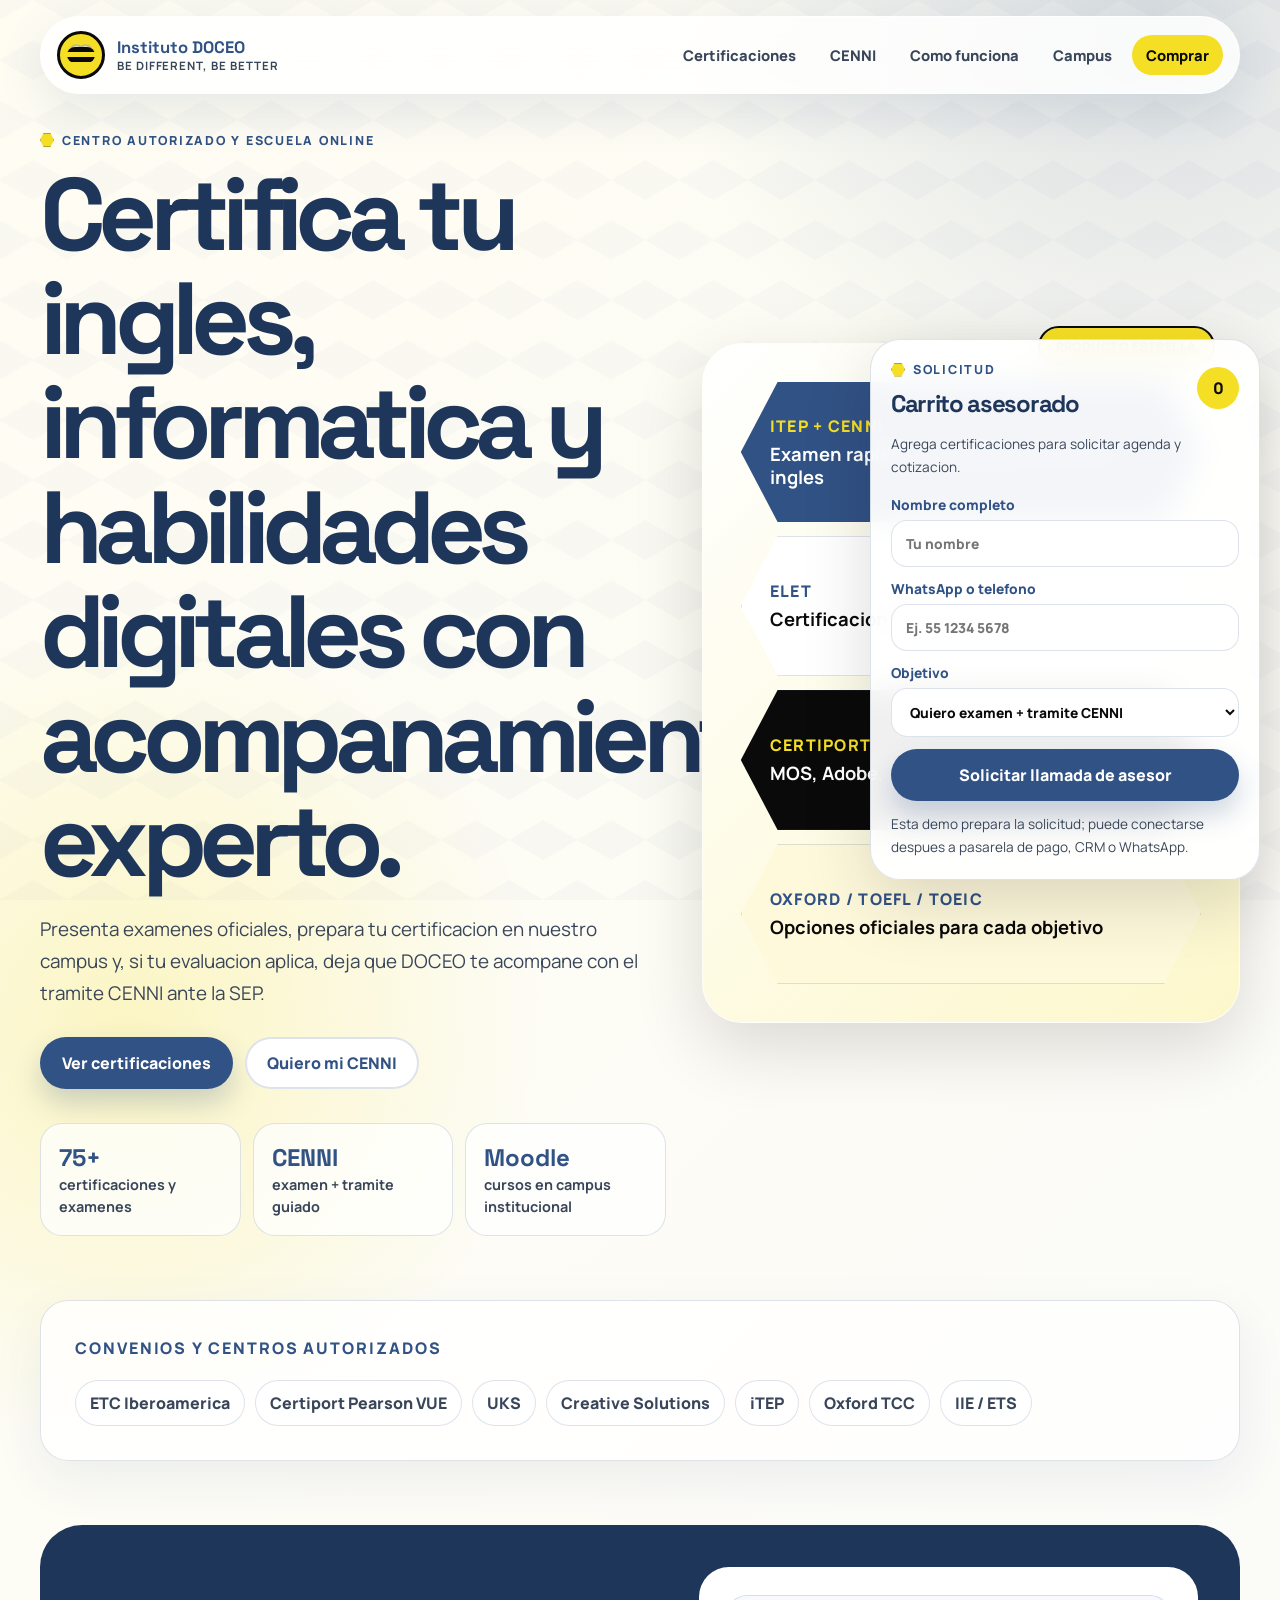
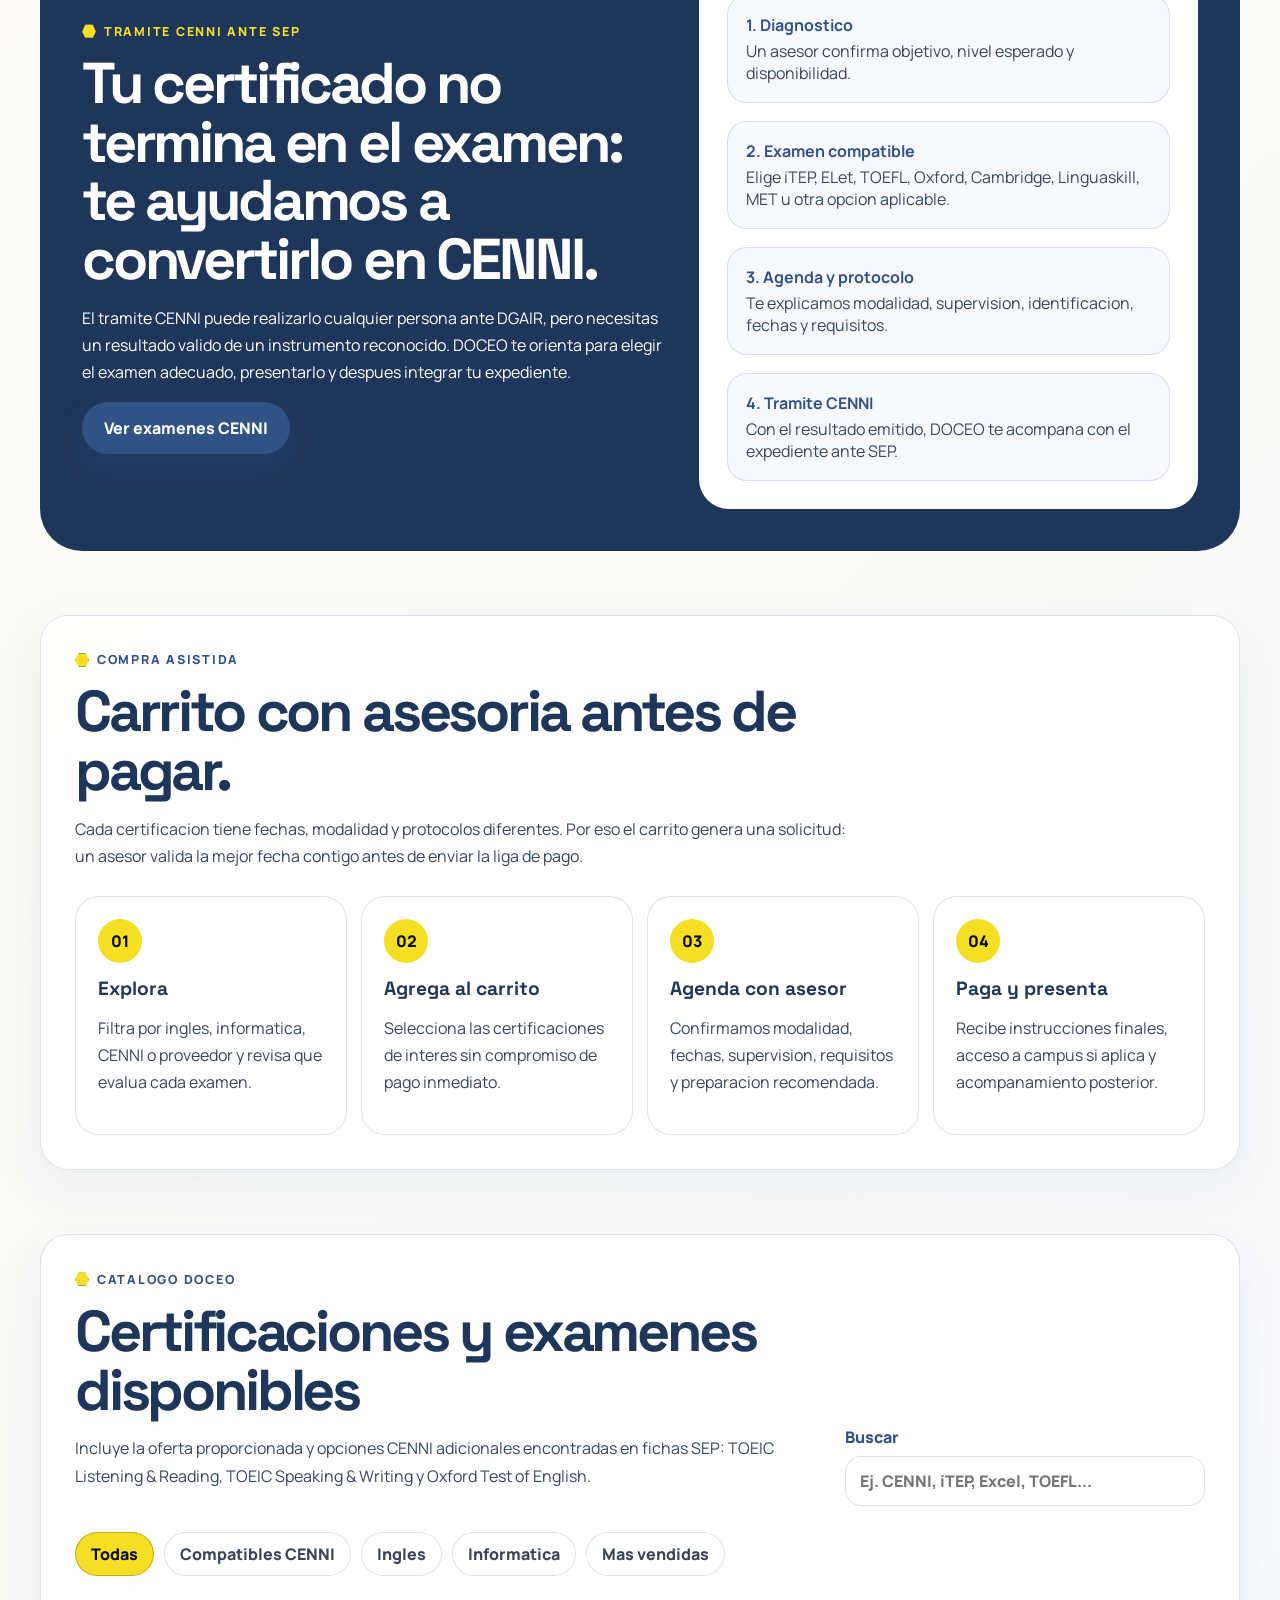
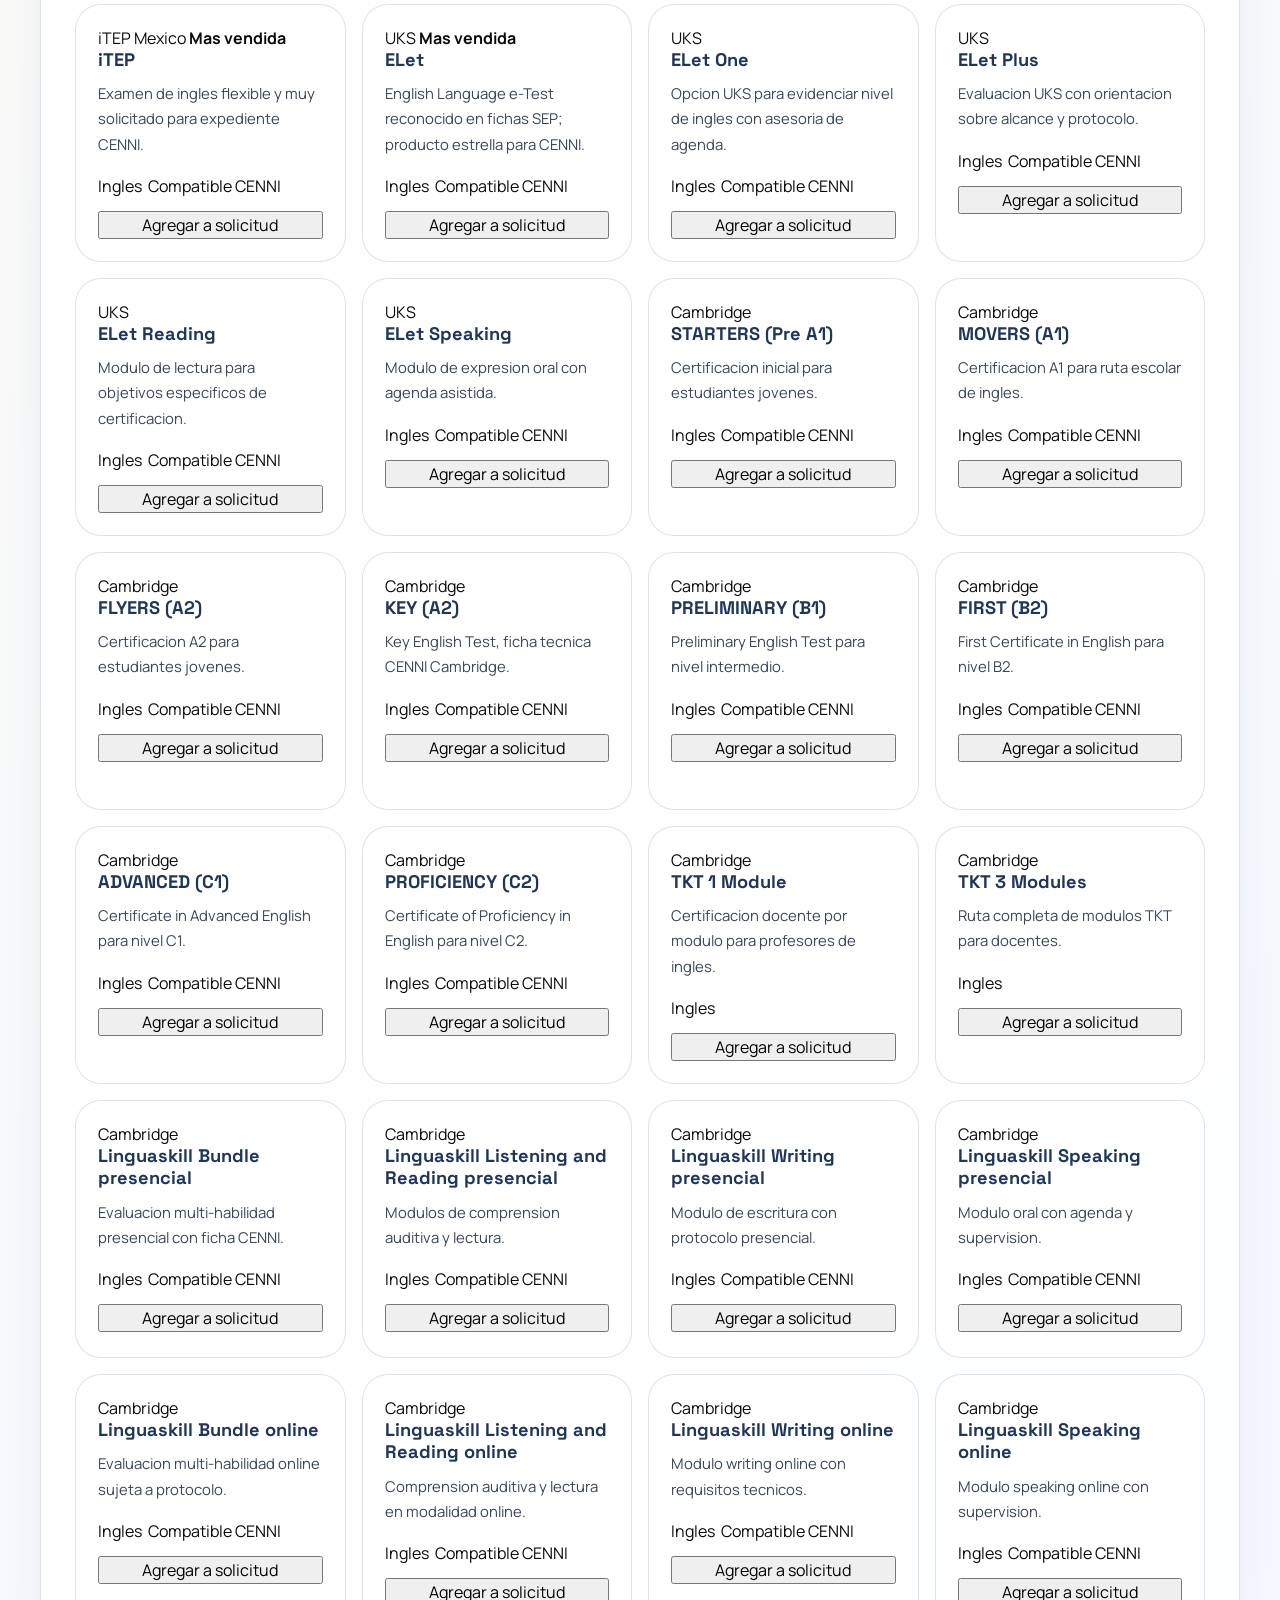
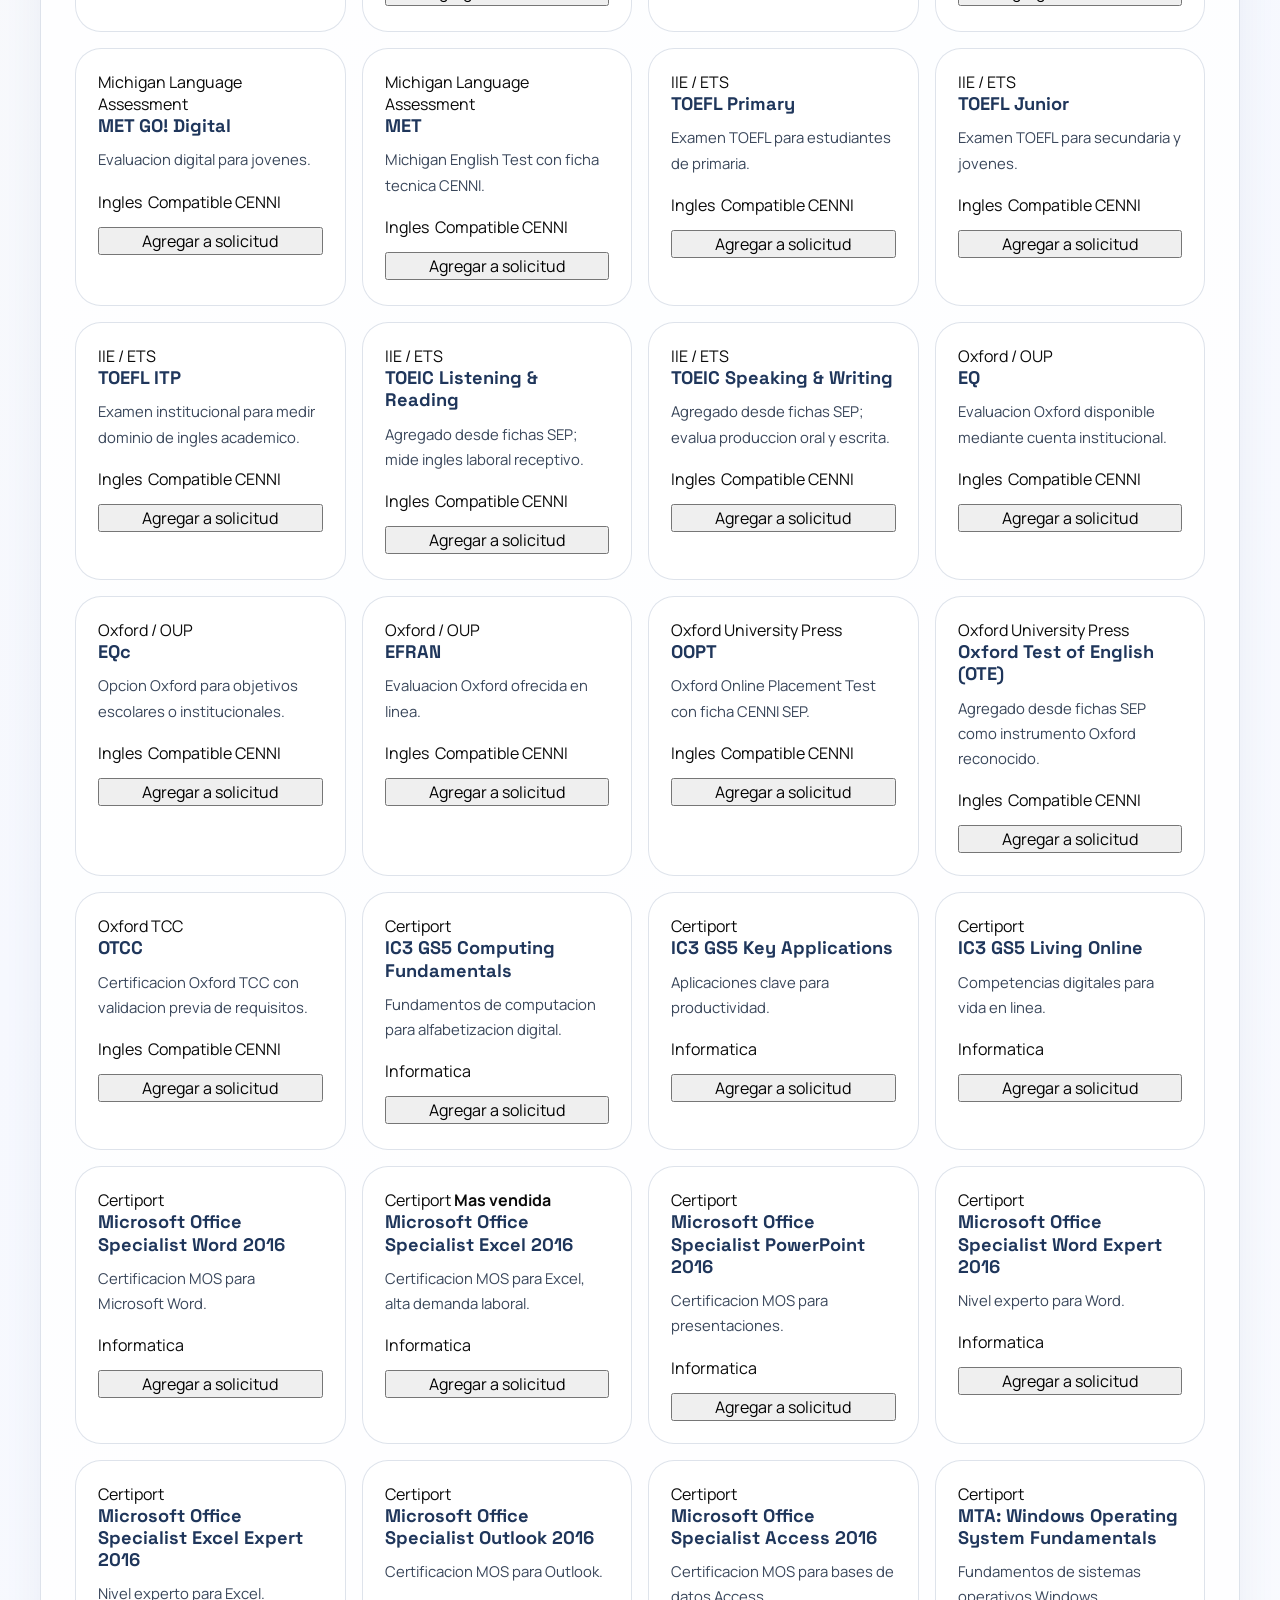
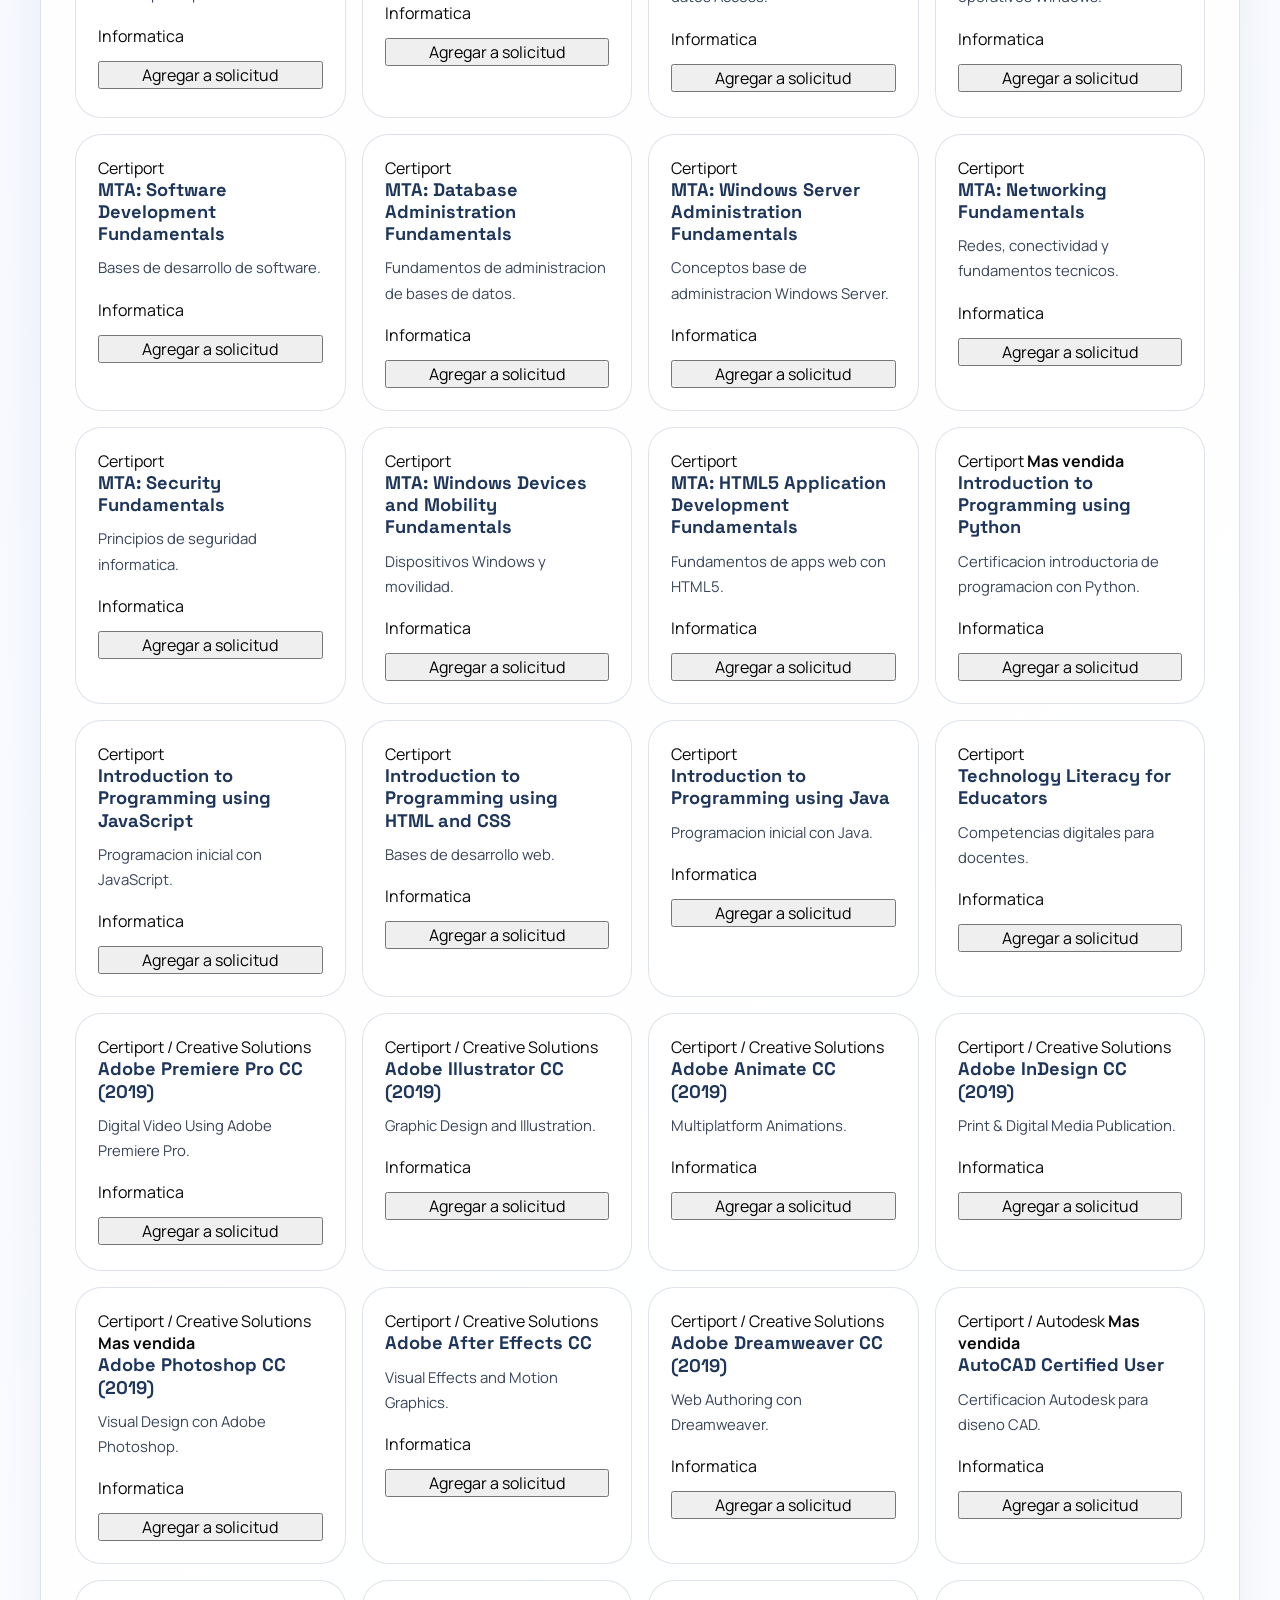
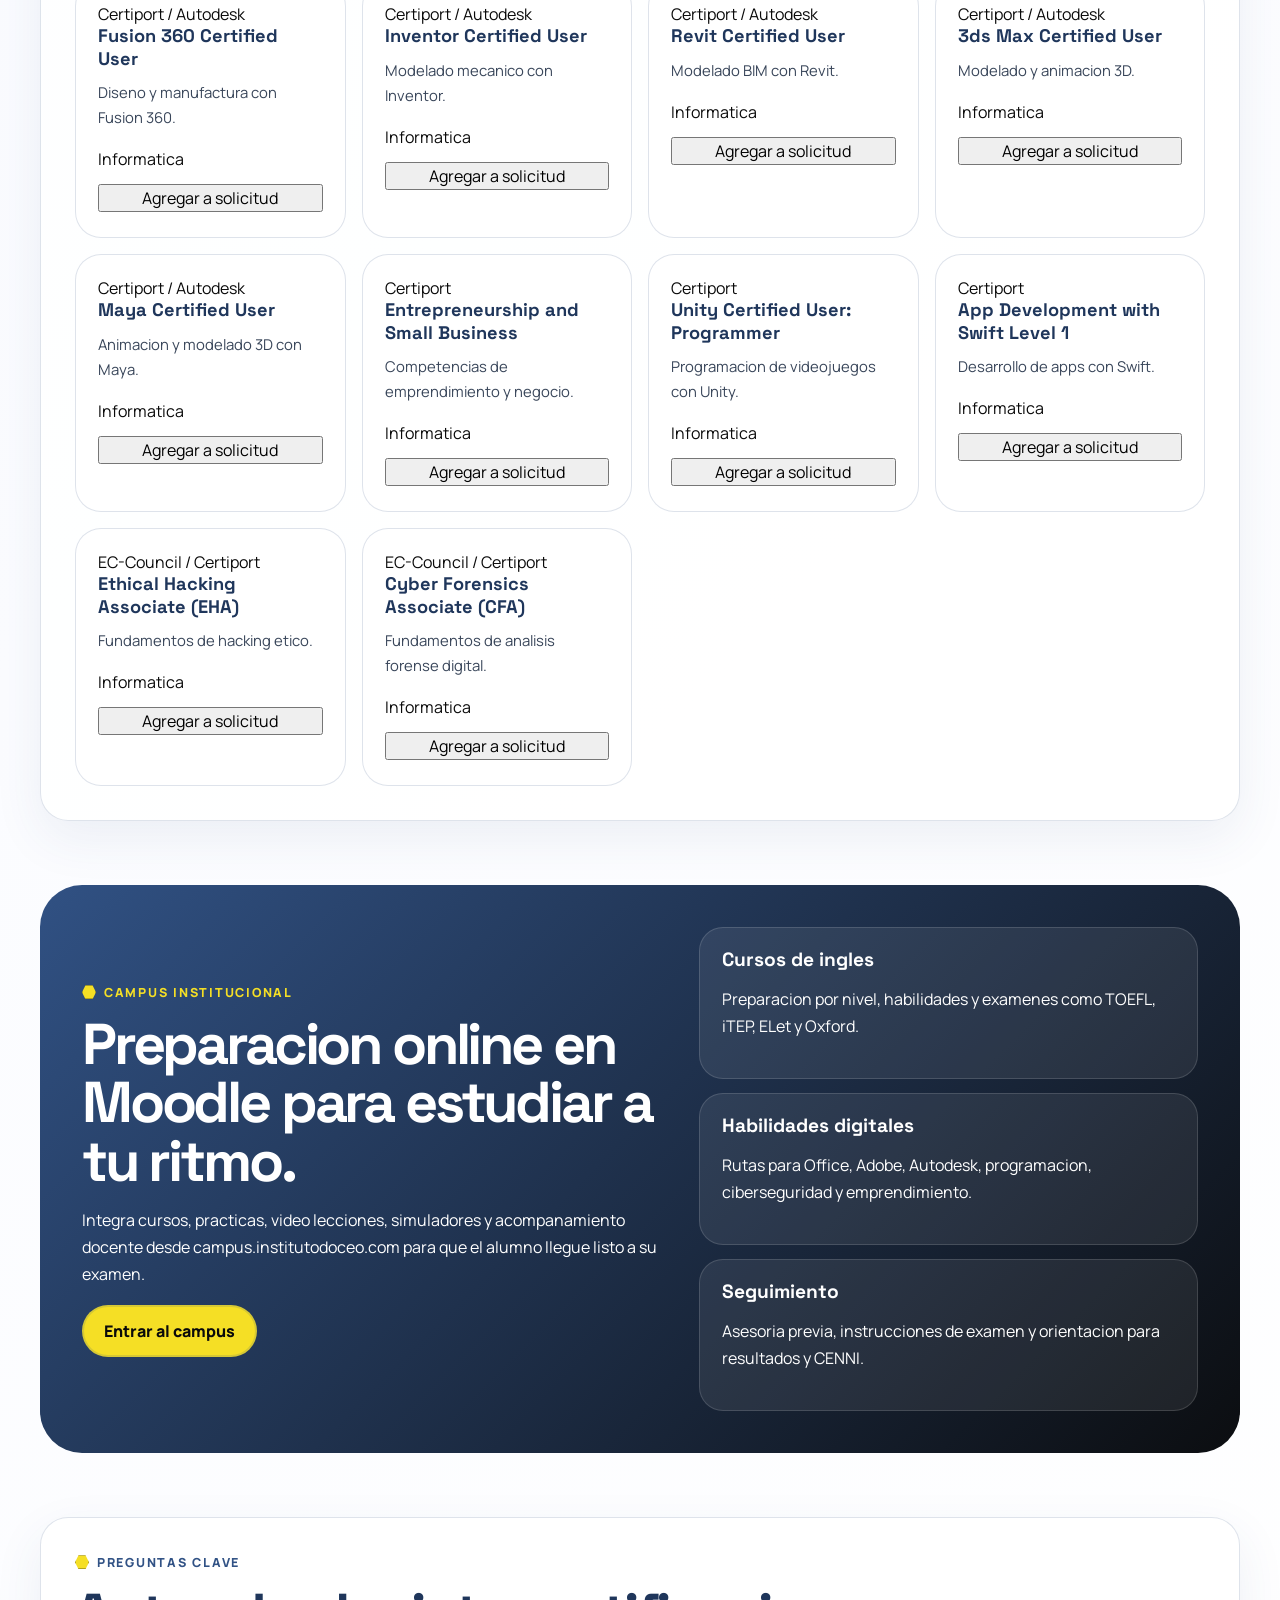
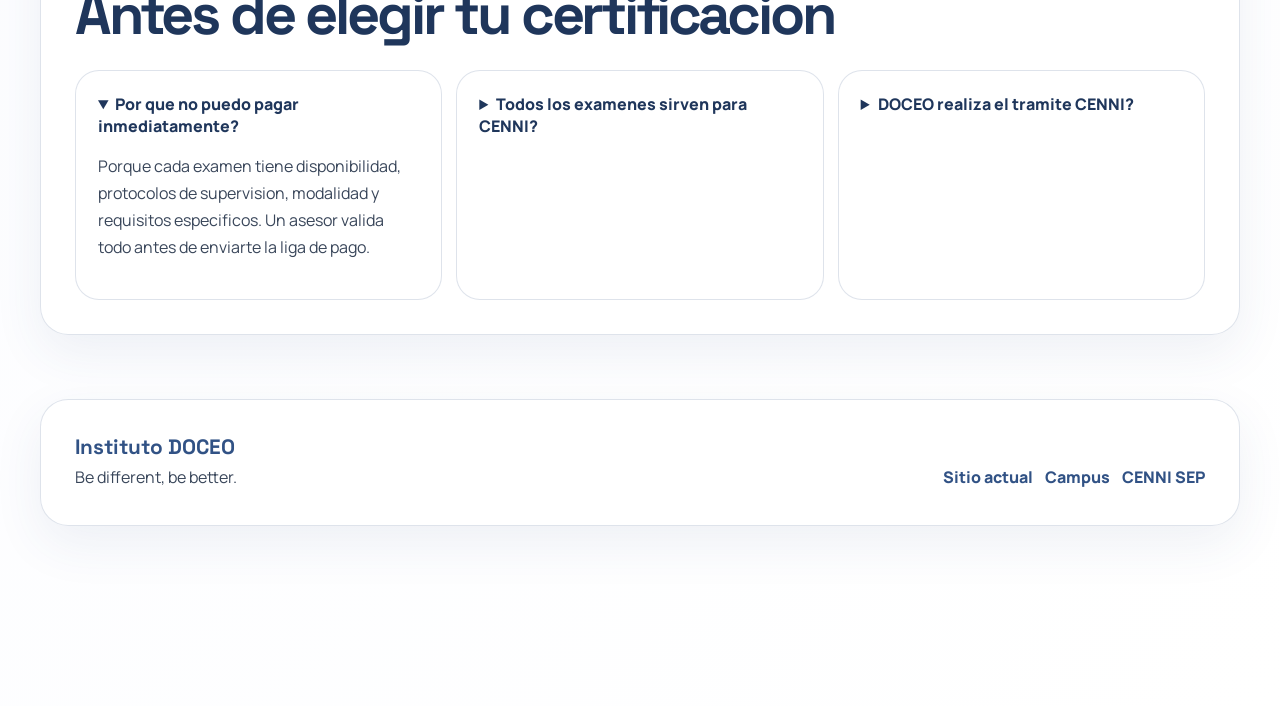
==== index.html @ baba0c9a "Build DOCEO landing page prototype Co-authored-by: Towi04 <Towi04@users.noreply.github.com>" ====
<!doctype html>
<html lang="es">
  <head>
    <meta charset="utf-8" />
    <meta name="viewport" content="width=device-width, initial-scale=1" />
    <meta
      name="description"
      content="Instituto DOCEO certifica alumnos en ingles e informatica, ofrece examenes CENNI, Certiport, TOEFL, TOEIC, iTEP, ELet, Oxford y cursos online."
    />
    <title>Instituto DOCEO | Be different, be better</title>
    <link rel="preconnect" href="https://fonts.googleapis.com" />
    <link rel="preconnect" href="https://fonts.gstatic.com" crossorigin />
    <link
      href="https://fonts.googleapis.com/css2?family=Manrope:wght@400;500;600;700;800&family=Space+Grotesk:wght@500;700&display=swap"
      rel="stylesheet"
    />
    <link rel="stylesheet" href="styles.css" />
  </head>
  <body>
    <div class="site-shell">
      <header class="topbar" aria-label="Navegacion principal">
        <a class="brand" href="#inicio" aria-label="Instituto DOCEO inicio">
          <span class="brand-mark" aria-hidden="true">
            <span class="bee-wing left"></span>
            <span class="bee-wing right"></span>
            <span class="bee-body"></span>
          </span>
          <span>
            <strong>Instituto DOCEO</strong>
            <small>be different, be better</small>
          </span>
        </a>
        <button class="nav-toggle" type="button" aria-expanded="false" aria-controls="site-nav">
          Menu
        </button>
        <nav id="site-nav" class="site-nav">
          <a href="#certificaciones">Certificaciones</a>
          <a href="#cenni">CENNI</a>
          <a href="#como-funciona">Como funciona</a>
          <a href="#campus">Campus</a>
          <a class="nav-cta" href="#carrito">Comprar</a>
        </nav>
      </header>

      <main id="inicio">
        <section class="hero section-grid">
          <div class="hero-copy">
            <span class="eyebrow">Centro autorizado y escuela online</span>
            <h1>Certifica tu ingles, informatica y habilidades digitales con acompanamiento experto.</h1>
            <p>
              Presenta examenes oficiales, prepara tu certificacion en nuestro campus y, si tu
              evaluacion aplica, deja que DOCEO te acompane con el tramite CENNI ante la SEP.
            </p>
            <div class="hero-actions">
              <a class="button primary" href="#certificaciones">Ver certificaciones</a>
              <a class="button ghost" href="#cenni">Quiero mi CENNI</a>
            </div>
            <ul class="hero-proof" aria-label="Beneficios principales">
              <li><strong>75+</strong><span>certificaciones y examenes</span></li>
              <li><strong>CENNI</strong><span>examen + tramite guiado</span></li>
              <li><strong>Moodle</strong><span>cursos en campus institucional</span></li>
            </ul>
          </div>
          <div class="hero-panel honey-panel" aria-label="Resumen de productos destacados">
            <div class="floating-badge">Producto estrella</div>
            <div class="hex-card featured">
              <span>iTEP + CENNI</span>
              <strong>Examen rapido para evidenciar nivel de ingles</strong>
            </div>
            <div class="hex-card">
              <span>ELet</span>
              <strong>Certificacion UKS para tramite CENNI</strong>
            </div>
            <div class="hex-card dark">
              <span>Certiport</span>
              <strong>MOS, Adobe, Autodesk, IC3 y mas</strong>
            </div>
            <div class="hex-card outline">
              <span>Oxford / TOEFL / TOEIC</span>
              <strong>Opciones oficiales para cada objetivo</strong>
            </div>
          </div>
        </section>

        <section class="partners" aria-label="Convenios y alianzas">
          <p>Convenios y centros autorizados</p>
          <div class="partner-strip">
            <a href="https://etciberoamerica.com" target="_blank" rel="noreferrer">ETC Iberoamerica</a>
            <a href="https://certiport.pearsonvue.com" target="_blank" rel="noreferrer">Certiport Pearson VUE</a>
            <a href="https://uks.mx" target="_blank" rel="noreferrer">UKS</a>
            <a href="https://creativesolutions.com.mx" target="_blank" rel="noreferrer">Creative Solutions</a>
            <a href="https://itepexam.com" target="_blank" rel="noreferrer">iTEP</a>
            <a href="https://oxfordtcc.co.uk" target="_blank" rel="noreferrer">Oxford TCC</a>
            <a href="https://www.iie.org" target="_blank" rel="noreferrer">IIE / ETS</a>
          </div>
        </section>

        <section id="cenni" class="cenni section-grid">
          <div>
            <span class="eyebrow">Tramite CENNI ante SEP</span>
            <h2>Tu certificado no termina en el examen: te ayudamos a convertirlo en CENNI.</h2>
            <p>
              El tramite CENNI puede realizarlo cualquier persona ante DGAIR, pero necesitas un
              resultado valido de un instrumento reconocido. DOCEO te orienta para elegir el examen
              adecuado, presentarlo y despues integrar tu expediente.
            </p>
            <a class="button primary" href="#certificaciones" data-filter-link="cenni">Ver examenes CENNI</a>
          </div>
          <div class="process-card">
            <ol class="process-list">
              <li>
                <strong>1. Diagnostico</strong>
                <span>Un asesor confirma objetivo, nivel esperado y disponibilidad.</span>
              </li>
              <li>
                <strong>2. Examen compatible</strong>
                <span>Elige iTEP, ELet, TOEFL, Oxford, Cambridge, Linguaskill, MET u otra opcion aplicable.</span>
              </li>
              <li>
                <strong>3. Agenda y protocolo</strong>
                <span>Te explicamos modalidad, supervision, identificacion, fechas y requisitos.</span>
              </li>
              <li>
                <strong>4. Tramite CENNI</strong>
                <span>Con el resultado emitido, DOCEO te acompana con el expediente ante SEP.</span>
              </li>
            </ol>
          </div>
        </section>

        <section id="como-funciona" class="how-it-works">
          <div class="section-heading">
            <span class="eyebrow">Compra asistida</span>
            <h2>Carrito con asesoria antes de pagar.</h2>
            <p>
              Cada certificacion tiene fechas, modalidad y protocolos diferentes. Por eso el carrito
              genera una solicitud: un asesor valida la mejor fecha contigo antes de enviar la liga de pago.
            </p>
          </div>
          <div class="steps">
            <article>
              <span>01</span>
              <h3>Explora</h3>
              <p>Filtra por ingles, informatica, CENNI o proveedor y revisa que evalua cada examen.</p>
            </article>
            <article>
              <span>02</span>
              <h3>Agrega al carrito</h3>
              <p>Selecciona las certificaciones de interes sin compromiso de pago inmediato.</p>
            </article>
            <article>
              <span>03</span>
              <h3>Agenda con asesor</h3>
              <p>Confirmamos modalidad, fechas, supervision, requisitos y preparacion recomendada.</p>
            </article>
            <article>
              <span>04</span>
              <h3>Paga y presenta</h3>
              <p>Recibe instrucciones finales, acceso a campus si aplica y acompanamiento posterior.</p>
            </article>
          </div>
        </section>

        <section id="certificaciones" class="catalog">
          <div class="section-heading catalog-heading">
            <div>
              <span class="eyebrow">Catalogo DOCEO</span>
              <h2>Certificaciones y examenes disponibles</h2>
              <p>
                Incluye la oferta proporcionada y opciones CENNI adicionales encontradas en fichas SEP:
                TOEIC Listening & Reading, TOEIC Speaking & Writing y Oxford Test of English.
              </p>
            </div>
            <label class="search-box">
              <span>Buscar</span>
              <input id="searchInput" type="search" placeholder="Ej. CENNI, iTEP, Excel, TOEFL..." />
            </label>
          </div>
          <div class="filters" aria-label="Filtros de certificaciones">
            <button class="filter-button active" type="button" data-filter="all">Todas</button>
            <button class="filter-button" type="button" data-filter="cenni">Compatibles CENNI</button>
            <button class="filter-button" type="button" data-filter="english">Ingles</button>
            <button class="filter-button" type="button" data-filter="it">Informatica</button>
            <button class="filter-button" type="button" data-filter="featured">Mas vendidas</button>
          </div>
          <div id="certGrid" class="cert-grid" aria-live="polite"></div>
        </section>

        <section id="campus" class="campus section-grid">
          <div class="campus-card">
            <span class="eyebrow">Campus institucional</span>
            <h2>Preparacion online en Moodle para estudiar a tu ritmo.</h2>
            <p>
              Integra cursos, practicas, video lecciones, simuladores y acompanamiento docente desde
              campus.institutodoceo.com para que el alumno llegue listo a su examen.
            </p>
            <a class="button ghost light" href="https://campus.institutodoceo.com" target="_blank" rel="noreferrer">
              Entrar al campus
            </a>
          </div>
          <div class="campus-highlights">
            <article>
              <h3>Cursos de ingles</h3>
              <p>Preparacion por nivel, habilidades y examenes como TOEFL, iTEP, ELet y Oxford.</p>
            </article>
            <article>
              <h3>Habilidades digitales</h3>
              <p>Rutas para Office, Adobe, Autodesk, programacion, ciberseguridad y emprendimiento.</p>
            </article>
            <article>
              <h3>Seguimiento</h3>
              <p>Asesoria previa, instrucciones de examen y orientacion para resultados y CENNI.</p>
            </article>
          </div>
        </section>

        <section class="faq">
          <div class="section-heading">
            <span class="eyebrow">Preguntas clave</span>
            <h2>Antes de elegir tu certificacion</h2>
          </div>
          <div class="faq-grid">
            <details open>
              <summary>Por que no puedo pagar inmediatamente?</summary>
              <p>
                Porque cada examen tiene disponibilidad, protocolos de supervision, modalidad y requisitos
                especificos. Un asesor valida todo antes de enviarte la liga de pago.
              </p>
            </details>
            <details>
              <summary>Todos los examenes sirven para CENNI?</summary>
              <p>
                No. El sitio marca como CENNI aquellos vinculados con fichas tecnicas publicadas por DGAIR/SEP
                o con instrumentos de ingles reconocidos. Un asesor confirma la vigencia antes de agendar.
              </p>
            </details>
            <details>
              <summary>DOCEO realiza el tramite CENNI?</summary>
              <p>
                Te acompanamos despues de presentar un examen compatible y contar con el certificado o resultado
                requerido para integrar el expediente ante la SEP.
              </p>
            </details>
          </div>
        </section>
      </main>

      <aside id="carrito" class="cart" aria-label="Carrito de solicitud">
        <div class="cart-header">
          <div>
            <span class="eyebrow">Solicitud</span>
            <h2>Carrito asesorado</h2>
          </div>
          <span id="cartCount" class="cart-count">0</span>
        </div>
        <div id="cartItems" class="cart-items">
          <p class="empty-cart">Agrega certificaciones para solicitar agenda y cotizacion.</p>
        </div>
        <form id="leadForm" class="lead-form">
          <label>
            Nombre completo
            <input type="text" name="name" placeholder="Tu nombre" required />
          </label>
          <label>
            WhatsApp o telefono
            <input type="tel" name="phone" placeholder="Ej. 55 1234 5678" required />
          </label>
          <label>
            Objetivo
            <select name="goal">
              <option value="cenni">Quiero examen + tramite CENNI</option>
              <option value="certificacion">Quiero una certificacion especifica</option>
              <option value="curso">Quiero curso de preparacion</option>
              <option value="empresa">Soy escuela o empresa</option>
            </select>
          </label>
          <button class="button primary full" type="submit">Solicitar llamada de asesor</button>
          <p class="form-note">
            Esta demo prepara la solicitud; puede conectarse despues a pasarela de pago, CRM o WhatsApp.
          </p>
        </form>
      </aside>

      <footer class="footer">
        <div>
          <strong>Instituto DOCEO</strong>
          <p>Be different, be better.</p>
        </div>
        <div class="footer-links">
          <a href="https://www.institutodoceo.com" target="_blank" rel="noreferrer">Sitio actual</a>
          <a href="https://campus.institutodoceo.com" target="_blank" rel="noreferrer">Campus</a>
          <a href="https://dgair.sep.gob.mx/cenni" target="_blank" rel="noreferrer">CENNI SEP</a>
        </div>
      </footer>
    </div>

    <div id="toast" class="toast" role="status" aria-live="polite"></div>
    <script src="script.js"></script>
  </body>
</html>
---- styles.css ----
:root {
  --blue: #315285;
  --blue-dark: #1f365b;
  --gray: #c4c4c4;
  --black: #0a0a0a;
  --yellow: #f5df25;
  --white: #ffffff;
  --cream: #fff9dc;
  --ink-soft: #39465a;
  --border: rgba(49, 82, 133, 0.16);
  --shadow: 0 24px 70px rgba(10, 10, 10, 0.14);
  --radius: 28px;
  color-scheme: light;
}

* {
  box-sizing: border-box;
}

html {
  scroll-behavior: smooth;
}

body {
  margin: 0;
  color: var(--black);
  font-family: "Manrope", system-ui, -apple-system, BlinkMacSystemFont, "Segoe UI", sans-serif;
  background:
    radial-gradient(circle at 10% 10%, rgba(245, 223, 37, 0.24), transparent 26rem),
    radial-gradient(circle at 90% 0%, rgba(49, 82, 133, 0.16), transparent 30rem),
    linear-gradient(135deg, #fffdf2 0%, #f7f9ff 50%, #ffffff 100%);
}

body::before {
  content: "";
  position: fixed;
  inset: 0;
  z-index: -1;
  opacity: 0.32;
  background-image:
    linear-gradient(30deg, rgba(49, 82, 133, 0.08) 12%, transparent 12.5%, transparent 87%, rgba(49, 82, 133, 0.08) 87.5%, rgba(49, 82, 133, 0.08)),
    linear-gradient(150deg, rgba(49, 82, 133, 0.08) 12%, transparent 12.5%, transparent 87%, rgba(49, 82, 133, 0.08) 87.5%, rgba(49, 82, 133, 0.08)),
    linear-gradient(30deg, rgba(49, 82, 133, 0.08) 12%, transparent 12.5%, transparent 87%, rgba(49, 82, 133, 0.08) 87.5%, rgba(49, 82, 133, 0.08)),
    linear-gradient(150deg, rgba(49, 82, 133, 0.08) 12%, transparent 12.5%, transparent 87%, rgba(49, 82, 133, 0.08) 87.5%, rgba(49, 82, 133, 0.08));
  background-position: 0 0, 0 0, 34px 60px, 34px 60px;
  background-size: 68px 120px;
  pointer-events: none;
}

a {
  color: inherit;
  text-decoration: none;
}

button,
input,
select {
  font: inherit;
}

.site-shell {
  width: min(1200px, calc(100% - 32px));
  margin: 0 auto;
}

.topbar {
  position: sticky;
  top: 16px;
  z-index: 20;
  display: flex;
  align-items: center;
  justify-content: space-between;
  gap: 20px;
  margin: 16px 0 36px;
  padding: 14px 16px;
  border: 1px solid rgba(255, 255, 255, 0.65);
  border-radius: 999px;
  background: rgba(255, 255, 255, 0.82);
  box-shadow: 0 16px 48px rgba(49, 82, 133, 0.12);
  backdrop-filter: blur(18px);
}

.brand {
  display: inline-flex;
  align-items: center;
  gap: 12px;
  min-width: max-content;
}

.brand strong {
  display: block;
  color: var(--blue);
  font-family: "Space Grotesk", sans-serif;
  font-size: 1.04rem;
}

.brand small {
  display: block;
  color: var(--ink-soft);
  font-size: 0.72rem;
  font-weight: 700;
  letter-spacing: 0.08em;
  text-transform: uppercase;
}

.brand-mark {
  position: relative;
  display: grid;
  width: 48px;
  height: 48px;
  place-items: center;
  border-radius: 50%;
  background: var(--yellow);
  border: 3px solid var(--black);
  overflow: hidden;
}

.bee-body {
  width: 16px;
  height: 28px;
  border-radius: 999px;
  background: repeating-linear-gradient(90deg, var(--black) 0 5px, var(--yellow) 5px 10px);
  transform: rotate(90deg);
}

.bee-wing {
  position: absolute;
  top: 10px;
  width: 16px;
  height: 18px;
  border-radius: 50% 50% 42% 42%;
  background: rgba(255, 255, 255, 0.72);
  border: 2px solid rgba(10, 10, 10, 0.25);
}

.bee-wing.left {
  left: 9px;
  transform: rotate(-26deg);
}

.bee-wing.right {
  right: 9px;
  transform: rotate(26deg);
}

.site-nav {
  display: flex;
  align-items: center;
  gap: 6px;
}

.site-nav a,
.nav-toggle {
  padding: 10px 14px;
  border-radius: 999px;
  color: var(--ink-soft);
  font-size: 0.92rem;
  font-weight: 800;
}

.site-nav a:hover {
  color: var(--blue);
  background: rgba(49, 82, 133, 0.08);
}

.site-nav .nav-cta {
  color: var(--black);
  background: var(--yellow);
}

.nav-toggle {
  display: none;
  border: 0;
  background: var(--blue);
  color: var(--white);
}

main {
  display: grid;
  gap: 64px;
}

.section-grid {
  display: grid;
  grid-template-columns: minmax(0, 1fr) minmax(320px, 0.86fr);
  gap: 36px;
  align-items: center;
}

.hero {
  min-height: 620px;
}

.eyebrow {
  display: inline-flex;
  align-items: center;
  gap: 8px;
  margin-bottom: 14px;
  color: var(--blue);
  font-size: 0.78rem;
  font-weight: 900;
  letter-spacing: 0.14em;
  text-transform: uppercase;
}

.eyebrow::before {
  content: "";
  width: 12px;
  height: 12px;
  clip-path: polygon(25% 0, 75% 0, 100% 50%, 75% 100%, 25% 100%, 0 50%);
  background: var(--yellow);
  border: 1px solid rgba(10, 10, 10, 0.28);
}

h1,
h2,
h3 {
  margin: 0;
  font-family: "Space Grotesk", sans-serif;
  line-height: 1.02;
}

h1 {
  max-width: 820px;
  color: var(--blue-dark);
  font-size: clamp(3.1rem, 8vw, 6.6rem);
  letter-spacing: -0.075em;
}

h2 {
  color: var(--blue-dark);
  font-size: clamp(2rem, 4.5vw, 4rem);
  letter-spacing: -0.055em;
}

h3 {
  color: var(--blue-dark);
  font-size: 1.2rem;
}

p {
  color: var(--ink-soft);
  line-height: 1.7;
}

.hero-copy p {
  max-width: 660px;
  font-size: 1.18rem;
}

.hero-actions,
.footer-links {
  display: flex;
  flex-wrap: wrap;
  gap: 12px;
  margin-top: 28px;
}

.button {
  display: inline-flex;
  align-items: center;
  justify-content: center;
  min-height: 48px;
  padding: 13px 20px;
  border: 2px solid transparent;
  border-radius: 999px;
  cursor: pointer;
  font-weight: 900;
  transition: transform 160ms ease, box-shadow 160ms ease, background 160ms ease;
}

.button:hover {
  transform: translateY(-2px);
}

.button.primary {
  color: var(--white);
  background: var(--blue);
  box-shadow: 0 14px 28px rgba(49, 82, 133, 0.24);
}

.button.ghost {
  color: var(--blue);
  background: var(--white);
  border-color: var(--border);
}

.button.light {
  color: var(--black);
  background: var(--yellow);
}

.button.full {
  width: 100%;
}

.hero-proof {
  display: grid;
  grid-template-columns: repeat(3, minmax(0, 1fr));
  gap: 12px;
  margin: 34px 0 0;
  padding: 0;
  list-style: none;
}

.hero-proof li {
  padding: 18px;
  border: 1px solid var(--border);
  border-radius: 22px;
  background: rgba(255, 255, 255, 0.72);
}

.hero-proof strong {
  display: block;
  color: var(--blue);
  font-family: "Space Grotesk", sans-serif;
  font-size: 1.5rem;
}

.hero-proof span {
  color: var(--ink-soft);
  font-size: 0.9rem;
  font-weight: 700;
}

.honey-panel {
  position: relative;
  display: grid;
  gap: 14px;
  padding: 38px;
  border-radius: 40px;
  background:
    linear-gradient(135deg, rgba(255, 255, 255, 0.9), rgba(245, 223, 37, 0.24)),
    var(--white);
  border: 1px solid rgba(255, 255, 255, 0.76);
  box-shadow: var(--shadow);
}

.floating-badge {
  position: absolute;
  right: 24px;
  top: -18px;
  padding: 10px 16px;
  border-radius: 999px;
  color: var(--black);
  background: var(--yellow);
  border: 2px solid var(--black);
  font-size: 0.78rem;
  font-weight: 900;
  letter-spacing: 0.04em;
  text-transform: uppercase;
}

.hex-card {
  min-height: 140px;
  padding: 26px 28px;
  clip-path: polygon(8% 0, 92% 0, 100% 50%, 92% 100%, 8% 100%, 0 50%);
  background: var(--white);
  border: 1px solid var(--border);
  display: flex;
  flex-direction: column;
  justify-content: center;
}

.hex-card.featured {
  background: var(--blue);
  color: var(--white);
}

.hex-card.dark {
  background: var(--black);
  color: var(--white);
}

.hex-card.outline {
  background: var(--cream);
}

.hex-card span {
  color: var(--yellow);
  font-weight: 900;
  letter-spacing: 0.08em;
  text-transform: uppercase;
}

.hex-card:not(.featured):not(.dark) span {
  color: var(--blue);
}

.hex-card strong {
  margin-top: 6px;
  font-size: 1.15rem;
  line-height: 1.25;
}

.partners,
.how-it-works,
.catalog,
.faq,
.footer {
  padding: 34px;
  border: 1px solid var(--border);
  border-radius: var(--radius);
  background: rgba(255, 255, 255, 0.78);
  box-shadow: 0 18px 50px rgba(49, 82, 133, 0.08);
}

.partners p {
  margin: 0 0 18px;
  color: var(--blue);
  font-weight: 900;
  letter-spacing: 0.12em;
  text-transform: uppercase;
}

.partner-strip {
  display: flex;
  flex-wrap: wrap;
  gap: 10px;
}

.partner-strip a {
  padding: 11px 14px;
  border: 1px solid var(--border);
  border-radius: 999px;
  background: var(--white);
  color: var(--ink-soft);
  font-weight: 800;
}

.cenni {
  padding: 42px;
  border-radius: 42px;
  background: var(--blue-dark);
  overflow: hidden;
}

.cenni h2,
.cenni p {
  color: var(--white);
}

.cenni .eyebrow {
  color: var(--yellow);
}

.process-card {
  padding: 28px;
  border-radius: 30px;
  background: var(--white);
}

.process-list {
  display: grid;
  gap: 18px;
  margin: 0;
  padding: 0;
  list-style: none;
}

.process-list li {
  padding: 18px;
  border-radius: 20px;
  background: #f7f9ff;
  border: 1px solid var(--border);
}

.process-list strong,
.process-list span {
  display: block;
}

.process-list strong {
  color: var(--blue);
  margin-bottom: 4px;
}

.process-list span {
  color: var(--ink-soft);
}

.section-heading {
  max-width: 780px;
  margin-bottom: 26px;
}

.catalog-heading {
  display: flex;
  max-width: none;
  align-items: end;
  justify-content: space-between;
  gap: 24px;
}

.steps {
  display: grid;
  grid-template-columns: repeat(4, 1fr);
  gap: 14px;
}

.steps article,
.campus-highlights article,
.faq details {
  padding: 22px;
  border-radius: 24px;
  background: var(--white);
  border: 1px solid var(--border);
}

.steps span {
  display: inline-grid;
  place-items: center;
  width: 44px;
  height: 44px;
  margin-bottom: 16px;
  border-radius: 50%;
  background: var(--yellow);
  color: var(--black);
  font-weight: 900;
}

.search-box {
  display: grid;
  gap: 8px;
  min-width: min(360px, 100%);
  color: var(--blue);
  font-weight: 900;
}

.search-box input,
.lead-form input,
.lead-form select {
  width: 100%;
  border: 1px solid var(--border);
  border-radius: 16px;
  background: var(--white);
  padding: 13px 14px;
  color: var(--black);
}

.filters {
  display: flex;
  flex-wrap: wrap;
  gap: 10px;
  margin: 22px 0 28px;
}

.filter-button {
  border: 1px solid var(--border);
  border-radius: 999px;
  background: var(--white);
  color: var(--ink-soft);
  cursor: pointer;
  padding: 10px 15px;
  font-weight: 900;
}

.filter-button.active,
.filter-button:hover {
  color: var(--black);
  background: var(--yellow);
  border-color: rgba(10, 10, 10, 0.24);
}

.cert-grid {
  display: grid;
  grid-template-columns: repeat(auto-fill, minmax(250px, 1fr));
  gap: 16px;
}

.cert-card {
  display: flex;
  flex-direction: column;
  min-height: 258px;
  padding: 22px;
  border: 1px solid var(--border);
  border-radius: 26px;
  background: var(--white);
  transition: transform 160ms ease, box-shadow 160ms ease, border-color 160ms ease;
}

.cert-card:hover {
  transform: translateY(-4px);
  border-color: rgba(245, 223, 37, 0.8);
  box-shadow: 0 18px 48px rgba(49, 82, 133, 0.12);
}

.cert-tags {
  display: flex;
  flex-wrap: wrap;
  gap: 6px;
  margin-bottom: 14px;
}

.tag {
  display: inline-flex;
  padding: 5px 8px;
  border-radius: 999px;
  background: rgba(49, 82, 133, 0.08);
  color: var(--blue);
  font-size: 0.72rem;
  font-weight: 900;
}

.tag.featured {
  background: var(--yellow);
  color: var(--black);
}

.tag.cenni {
  background: var(--blue);
  color: var(--white);
}

.cert-card h3 {
  font-size: 1.14rem;
  line-height: 1.22;
}

.cert-card p {
  margin: 10px 0 18px;
  font-size: 0.93rem;
}

.cert-card .button {
  margin-top: auto;
  min-height: 42px;
  padding: 10px 14px;
}

.campus {
  padding: 42px;
  border-radius: 42px;
  background:
    linear-gradient(135deg, rgba(49, 82, 133, 0.96), rgba(10, 10, 10, 0.92)),
    var(--blue-dark);
}

.campus-card h2,
.campus-card p {
  color: var(--white);
}

.campus-card .eyebrow {
  color: var(--yellow);
}

.campus-highlights {
  display: grid;
  gap: 14px;
}

.campus-highlights article {
  background: rgba(255, 255, 255, 0.08);
  border-color: rgba(255, 255, 255, 0.14);
}

.campus-highlights h3,
.campus-highlights p {
  color: var(--white);
}

.faq-grid {
  display: grid;
  grid-template-columns: repeat(3, 1fr);
  gap: 14px;
}

summary {
  cursor: pointer;
  color: var(--blue-dark);
  font-weight: 900;
}

.cart {
  position: fixed;
  right: 20px;
  bottom: 20px;
  z-index: 30;
  width: min(390px, calc(100vw - 40px));
  max-height: calc(100vh - 40px);
  overflow: auto;
  padding: 20px;
  border: 1px solid var(--border);
  border-radius: 30px;
  background: rgba(255, 255, 255, 0.94);
  box-shadow: var(--shadow);
  backdrop-filter: blur(16px);
}

.cart-header {
  display: flex;
  align-items: center;
  justify-content: space-between;
  gap: 16px;
}

.cart-header h2 {
  font-size: 1.5rem;
}

.cart-count {
  display: grid;
  width: 42px;
  height: 42px;
  place-items: center;
  border-radius: 50%;
  background: var(--yellow);
  color: var(--black);
  font-weight: 900;
}

.cart-items {
  display: grid;
  gap: 10px;
  margin: 16px 0;
}

.cart-row {
  display: grid;
  grid-template-columns: 1fr auto;
  gap: 8px;
  align-items: center;
  padding: 12px;
  border: 1px solid var(--border);
  border-radius: 16px;
  background: #f7f9ff;
}

.cart-row strong {
  color: var(--blue-dark);
  font-size: 0.9rem;
}

.cart-row small {
  display: block;
  color: var(--ink-soft);
}

.remove-item {
  border: 0;
  border-radius: 50%;
  width: 30px;
  height: 30px;
  cursor: pointer;
  color: var(--white);
  background: var(--black);
}

.empty-cart,
.form-note {
  margin: 0;
  font-size: 0.85rem;
}

.lead-form {
  display: grid;
  gap: 12px;
}

.lead-form label {
  display: grid;
  gap: 6px;
  color: var(--blue);
  font-size: 0.86rem;
  font-weight: 900;
}

.footer {
  display: flex;
  align-items: center;
  justify-content: space-between;
  gap: 20px;
  margin: 64px 0 180px;
}

.footer strong {
  color: var(--blue);
  font-family: "Space Grotesk", sans-serif;
  font-size: 1.3rem;
}

.footer p {
  margin: 4px 0 0;
}

.footer-links a {
  color: var(--blue);
  font-weight: 900;
}

.toast {
  position: fixed;
  left: 50%;
  bottom: 24px;
  z-index: 40;
  transform: translate(-50%, 120px);
  max-width: min(520px, calc(100vw - 32px));
  padding: 14px 18px;
  border-radius: 999px;
  color: var(--white);
  background: var(--black);
  box-shadow: 0 14px 44px rgba(10, 10, 10, 0.22);
  opacity: 0;
  transition: transform 220ms ease, opacity 220ms ease;
}

.toast.show {
  transform: translate(-50%, 0);
  opacity: 1;
}

@media (max-width: 980px) {
  .section-grid,
  .catalog-heading,
  .footer {
    grid-template-columns: 1fr;
  }

  .section-grid {
    display: grid;
  }

  .steps,
  .faq-grid {
    grid-template-columns: repeat(2, 1fr);
  }

  .cart {
    position: static;
    width: 100%;
    margin: 42px 0 0;
  }

  .footer {
    margin-bottom: 42px;
  }
}

@media (max-width: 740px) {
  .site-shell {
    width: min(100% - 20px, 1200px);
  }

  .topbar {
    align-items: flex-start;
    border-radius: 24px;
  }

  .nav-toggle {
    display: inline-flex;
  }

  .site-nav {
    position: absolute;
    left: 12px;
    right: 12px;
    top: calc(100% + 8px);
    display: none;
    flex-direction: column;
    align-items: stretch;
    padding: 12px;
    border: 1px solid var(--border);
    border-radius: 22px;
    background: var(--white);
    box-shadow: var(--shadow);
  }

  .site-nav.open {
    display: flex;
  }

  .hero {
    min-height: auto;
  }

  .hero-proof,
  .steps,
  .faq-grid {
    grid-template-columns: 1fr;
  }

  .partners,
  .how-it-works,
  .catalog,
  .faq,
  .cenni,
  .campus {
    padding: 22px;
  }

  .honey-panel {
    padding: 26px 18px;
  }
}
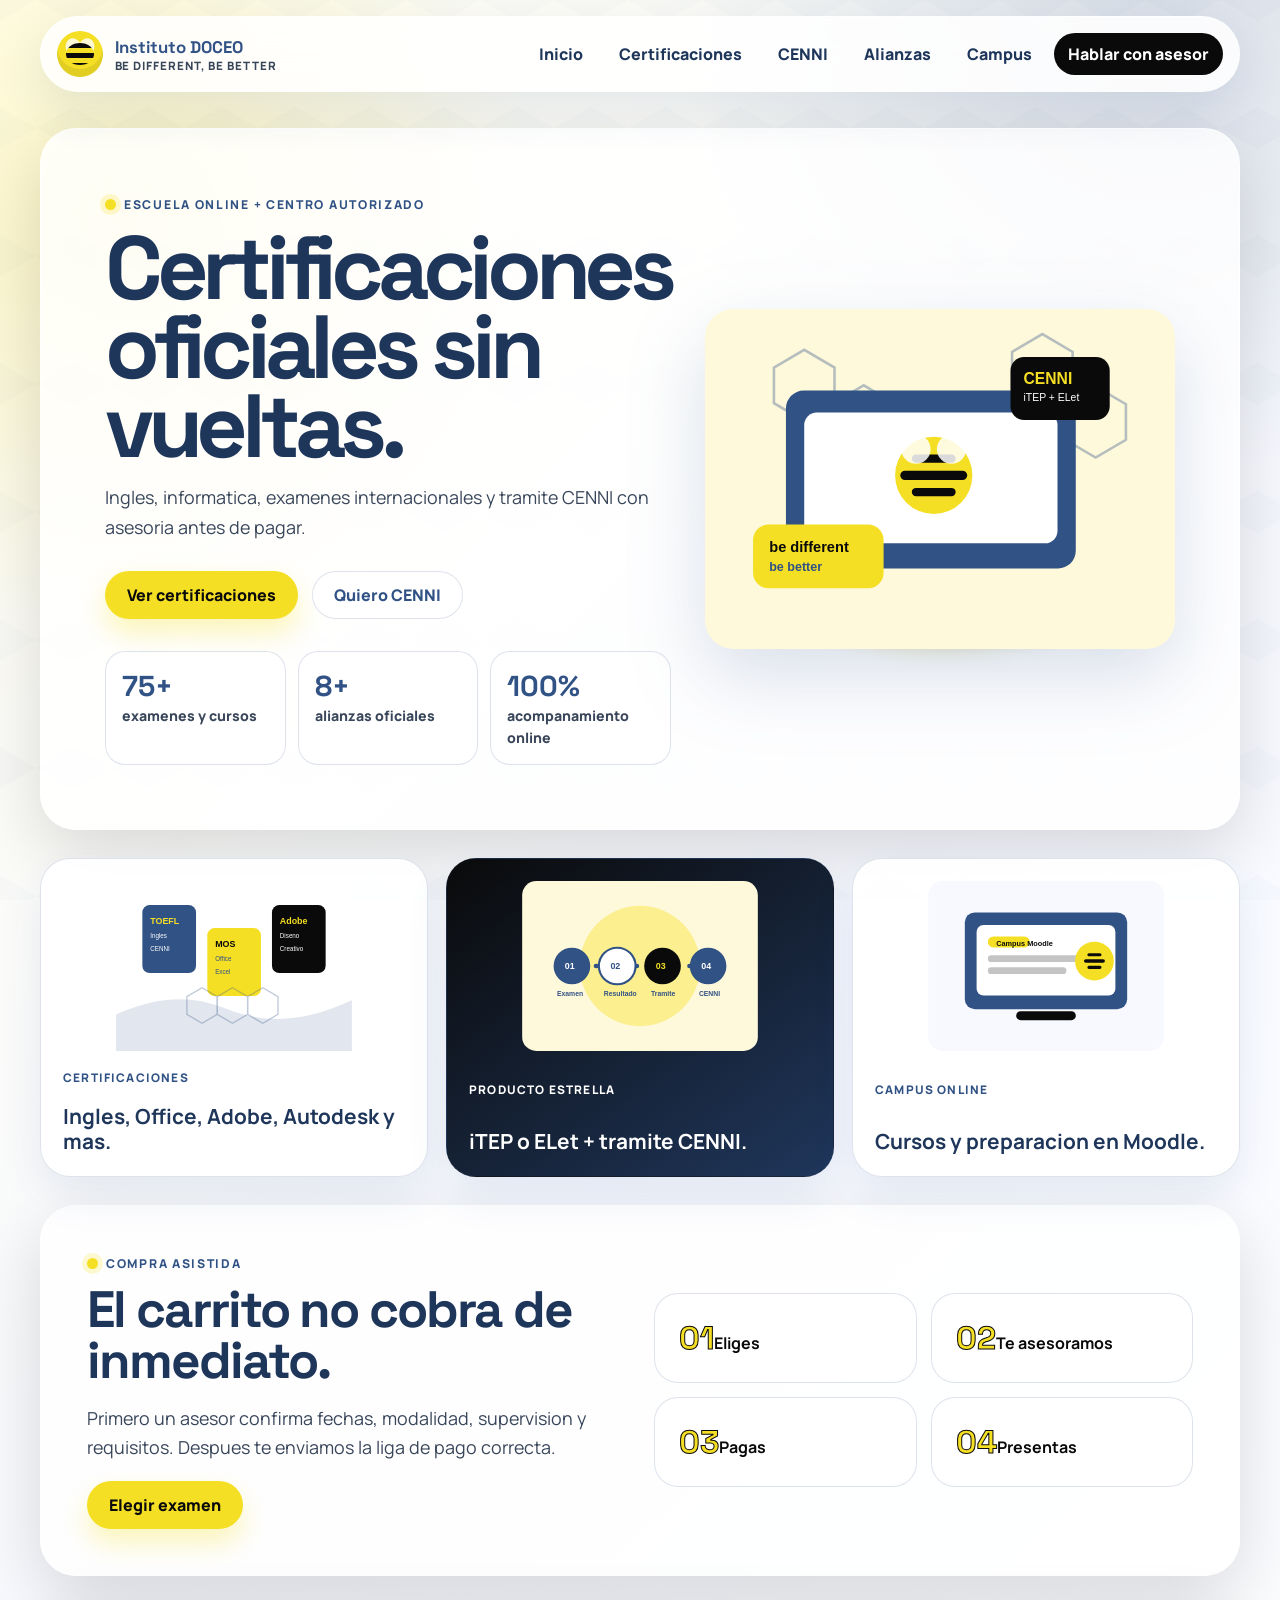
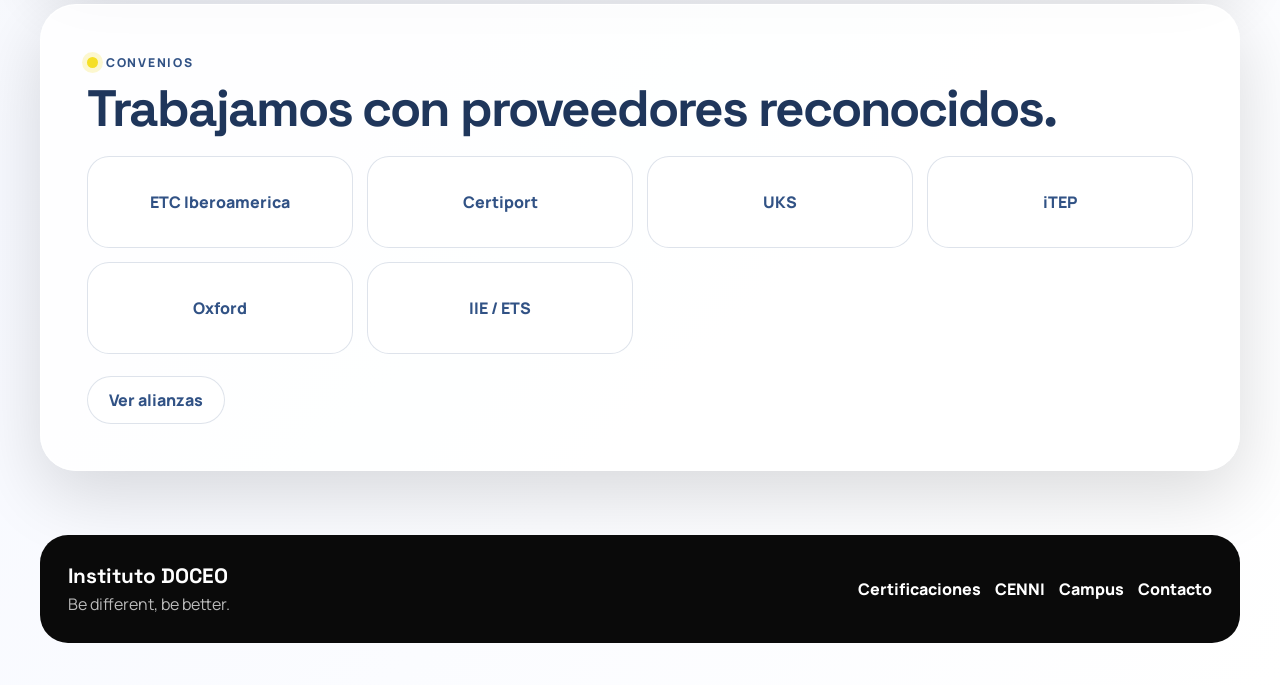
==== commit a33c1418: "Convert DOCEO prototype to visual multipage site Co-authored-by: Towi04 <Towi04@users.noreply.github" ====
--- a/index.html
+++ b/index.html
@@ -19,7 +19,7 @@
   <body>
     <div class="site-shell">
       <header class="topbar" aria-label="Navegacion principal">
-        <a class="brand" href="#inicio" aria-label="Instituto DOCEO inicio">
+        <a class="brand" href="index.html" aria-label="Instituto DOCEO inicio">
           <span class="brand-mark" aria-hidden="true">
             <span class="bee-wing left"></span>
             <span class="bee-wing right"></span>
@@ -34,252 +34,94 @@
           Menu
         </button>
         <nav id="site-nav" class="site-nav">
-          <a href="#certificaciones">Certificaciones</a>
-          <a href="#cenni">CENNI</a>
-          <a href="#como-funciona">Como funciona</a>
-          <a href="#campus">Campus</a>
-          <a class="nav-cta" href="#carrito">Comprar</a>
+          <a href="index.html">Inicio</a>
+          <a href="certificaciones.html">Certificaciones</a>
+          <a href="cenni.html">CENNI</a>
+          <a href="alianzas.html">Alianzas</a>
+          <a href="campus.html">Campus</a>
+          <a class="nav-cta" href="contacto.html">Hablar con asesor</a>
         </nav>
       </header>
 
-      <main id="inicio">
-        <section class="hero section-grid">
+      <main>
+        <section class="hero visual-hero">
           <div class="hero-copy">
-            <span class="eyebrow">Centro autorizado y escuela online</span>
-            <h1>Certifica tu ingles, informatica y habilidades digitales con acompanamiento experto.</h1>
+            <span class="eyebrow">Escuela online + centro autorizado</span>
+            <h1>Certificaciones oficiales sin vueltas.</h1>
             <p>
-              Presenta examenes oficiales, prepara tu certificacion en nuestro campus y, si tu
-              evaluacion aplica, deja que DOCEO te acompane con el tramite CENNI ante la SEP.
+              Ingles, informatica, examenes internacionales y tramite CENNI con asesoria antes
+              de pagar.
             </p>
             <div class="hero-actions">
-              <a class="button primary" href="#certificaciones">Ver certificaciones</a>
-              <a class="button ghost" href="#cenni">Quiero mi CENNI</a>
+              <a class="button primary" href="certificaciones.html">Ver certificaciones</a>
+              <a class="button ghost" href="cenni.html">Quiero CENNI</a>
             </div>
-            <ul class="hero-proof" aria-label="Beneficios principales">
-              <li><strong>75+</strong><span>certificaciones y examenes</span></li>
-              <li><strong>CENNI</strong><span>examen + tramite guiado</span></li>
-              <li><strong>Moodle</strong><span>cursos en campus institucional</span></li>
+            <ul class="hero-proof" aria-label="Datos principales">
+              <li><strong>75+</strong><span>examenes y cursos</span></li>
+              <li><strong>8+</strong><span>alianzas oficiales</span></li>
+              <li><strong>100%</strong><span>acompanamiento online</span></li>
             </ul>
           </div>
-          <div class="hero-panel honey-panel" aria-label="Resumen de productos destacados">
-            <div class="floating-badge">Producto estrella</div>
-            <div class="hex-card featured">
-              <span>iTEP + CENNI</span>
-              <strong>Examen rapido para evidenciar nivel de ingles</strong>
-            </div>
-            <div class="hex-card">
-              <span>ELet</span>
-              <strong>Certificacion UKS para tramite CENNI</strong>
-            </div>
-            <div class="hex-card dark">
-              <span>Certiport</span>
-              <strong>MOS, Adobe, Autodesk, IC3 y mas</strong>
-            </div>
-            <div class="hex-card outline">
-              <span>Oxford / TOEFL / TOEIC</span>
-              <strong>Opciones oficiales para cada objetivo</strong>
-            </div>
+          <div class="hero-media">
+            <img
+              src="assets/hero-learner.svg"
+              alt="Alumno en linea con abeja DOCEO y panel de certificaciones"
+            />
           </div>
         </section>
 
-        <section class="partners" aria-label="Convenios y alianzas">
-          <p>Convenios y centros autorizados</p>
-          <div class="partner-strip">
-            <a href="https://etciberoamerica.com" target="_blank" rel="noreferrer">ETC Iberoamerica</a>
-            <a href="https://certiport.pearsonvue.com" target="_blank" rel="noreferrer">Certiport Pearson VUE</a>
-            <a href="https://uks.mx" target="_blank" rel="noreferrer">UKS</a>
-            <a href="https://creativesolutions.com.mx" target="_blank" rel="noreferrer">Creative Solutions</a>
-            <a href="https://itepexam.com" target="_blank" rel="noreferrer">iTEP</a>
-            <a href="https://oxfordtcc.co.uk" target="_blank" rel="noreferrer">Oxford TCC</a>
-            <a href="https://www.iie.org" target="_blank" rel="noreferrer">IIE / ETS</a>
+        <section class="quick-services" aria-label="Servicios principales">
+          <a class="service-tile image-tile" href="certificaciones.html">
+            <img src="assets/certifications.svg" alt="Tarjetas de certificaciones" />
+            <span>Certificaciones</span>
+            <strong>Ingles, Office, Adobe, Autodesk y mas.</strong>
+          </a>
+          <a class="service-tile image-tile featured" href="cenni.html">
+            <img src="assets/cenni-process.svg" alt="Proceso CENNI" />
+            <span>Producto estrella</span>
+            <strong>iTEP o ELet + tramite CENNI.</strong>
+          </a>
+          <a class="service-tile image-tile" href="campus.html">
+            <img src="assets/campus.svg" alt="Campus virtual Moodle" />
+            <span>Campus online</span>
+            <strong>Cursos y preparacion en Moodle.</strong>
+          </a>
+        </section>
+
+        <section class="split-section compact">
+          <div>
+            <span class="eyebrow">Compra asistida</span>
+            <h2>El carrito no cobra de inmediato.</h2>
+            <p>
+              Primero un asesor confirma fechas, modalidad, supervision y requisitos. Despues te
+              enviamos la liga de pago correcta.
+            </p>
+            <a class="button primary" href="certificaciones.html#catalogo">Elegir examen</a>
+          </div>
+          <div class="mini-steps" aria-label="Pasos de compra">
+            <article><span>01</span><strong>Eliges</strong></article>
+            <article><span>02</span><strong>Te asesoramos</strong></article>
+            <article><span>03</span><strong>Pagas</strong></article>
+            <article><span>04</span><strong>Presentas</strong></article>
           </div>
         </section>
 
-        <section id="cenni" class="cenni section-grid">
-          <div>
-            <span class="eyebrow">Tramite CENNI ante SEP</span>
-            <h2>Tu certificado no termina en el examen: te ayudamos a convertirlo en CENNI.</h2>
-            <p>
-              El tramite CENNI puede realizarlo cualquier persona ante DGAIR, pero necesitas un
-              resultado valido de un instrumento reconocido. DOCEO te orienta para elegir el examen
-              adecuado, presentarlo y despues integrar tu expediente.
-            </p>
-            <a class="button primary" href="#certificaciones" data-filter-link="cenni">Ver examenes CENNI</a>
+        <section class="partner-preview">
+          <div class="section-heading">
+            <span class="eyebrow">Convenios</span>
+            <h2>Trabajamos con proveedores reconocidos.</h2>
           </div>
-          <div class="process-card">
-            <ol class="process-list">
-              <li>
-                <strong>1. Diagnostico</strong>
-                <span>Un asesor confirma objetivo, nivel esperado y disponibilidad.</span>
-              </li>
-              <li>
-                <strong>2. Examen compatible</strong>
-                <span>Elige iTEP, ELet, TOEFL, Oxford, Cambridge, Linguaskill, MET u otra opcion aplicable.</span>
-              </li>
-              <li>
-                <strong>3. Agenda y protocolo</strong>
-                <span>Te explicamos modalidad, supervision, identificacion, fechas y requisitos.</span>
-              </li>
-              <li>
-                <strong>4. Tramite CENNI</strong>
-                <span>Con el resultado emitido, DOCEO te acompana con el expediente ante SEP.</span>
-              </li>
-            </ol>
+          <div class="logo-cloud">
+            <span>ETC Iberoamerica</span>
+            <span>Certiport</span>
+            <span>UKS</span>
+            <span>iTEP</span>
+            <span>Oxford</span>
+            <span>IIE / ETS</span>
           </div>
-        </section>
-
-        <section id="como-funciona" class="how-it-works">
-          <div class="section-heading">
-            <span class="eyebrow">Compra asistida</span>
-            <h2>Carrito con asesoria antes de pagar.</h2>
-            <p>
-              Cada certificacion tiene fechas, modalidad y protocolos diferentes. Por eso el carrito
-              genera una solicitud: un asesor valida la mejor fecha contigo antes de enviar la liga de pago.
-            </p>
-          </div>
-          <div class="steps">
-            <article>
-              <span>01</span>
-              <h3>Explora</h3>
-              <p>Filtra por ingles, informatica, CENNI o proveedor y revisa que evalua cada examen.</p>
-            </article>
-            <article>
-              <span>02</span>
-              <h3>Agrega al carrito</h3>
-              <p>Selecciona las certificaciones de interes sin compromiso de pago inmediato.</p>
-            </article>
-            <article>
-              <span>03</span>
-              <h3>Agenda con asesor</h3>
-              <p>Confirmamos modalidad, fechas, supervision, requisitos y preparacion recomendada.</p>
-            </article>
-            <article>
-              <span>04</span>
-              <h3>Paga y presenta</h3>
-              <p>Recibe instrucciones finales, acceso a campus si aplica y acompanamiento posterior.</p>
-            </article>
-          </div>
-        </section>
-
-        <section id="certificaciones" class="catalog">
-          <div class="section-heading catalog-heading">
-            <div>
-              <span class="eyebrow">Catalogo DOCEO</span>
-              <h2>Certificaciones y examenes disponibles</h2>
-              <p>
-                Incluye la oferta proporcionada y opciones CENNI adicionales encontradas en fichas SEP:
-                TOEIC Listening & Reading, TOEIC Speaking & Writing y Oxford Test of English.
-              </p>
-            </div>
-            <label class="search-box">
-              <span>Buscar</span>
-              <input id="searchInput" type="search" placeholder="Ej. CENNI, iTEP, Excel, TOEFL..." />
-            </label>
-          </div>
-          <div class="filters" aria-label="Filtros de certificaciones">
-            <button class="filter-button active" type="button" data-filter="all">Todas</button>
-            <button class="filter-button" type="button" data-filter="cenni">Compatibles CENNI</button>
-            <button class="filter-button" type="button" data-filter="english">Ingles</button>
-            <button class="filter-button" type="button" data-filter="it">Informatica</button>
-            <button class="filter-button" type="button" data-filter="featured">Mas vendidas</button>
-          </div>
-          <div id="certGrid" class="cert-grid" aria-live="polite"></div>
-        </section>
-
-        <section id="campus" class="campus section-grid">
-          <div class="campus-card">
-            <span class="eyebrow">Campus institucional</span>
-            <h2>Preparacion online en Moodle para estudiar a tu ritmo.</h2>
-            <p>
-              Integra cursos, practicas, video lecciones, simuladores y acompanamiento docente desde
-              campus.institutodoceo.com para que el alumno llegue listo a su examen.
-            </p>
-            <a class="button ghost light" href="https://campus.institutodoceo.com" target="_blank" rel="noreferrer">
-              Entrar al campus
-            </a>
-          </div>
-          <div class="campus-highlights">
-            <article>
-              <h3>Cursos de ingles</h3>
-              <p>Preparacion por nivel, habilidades y examenes como TOEFL, iTEP, ELet y Oxford.</p>
-            </article>
-            <article>
-              <h3>Habilidades digitales</h3>
-              <p>Rutas para Office, Adobe, Autodesk, programacion, ciberseguridad y emprendimiento.</p>
-            </article>
-            <article>
-              <h3>Seguimiento</h3>
-              <p>Asesoria previa, instrucciones de examen y orientacion para resultados y CENNI.</p>
-            </article>
-          </div>
-        </section>
-
-        <section class="faq">
-          <div class="section-heading">
-            <span class="eyebrow">Preguntas clave</span>
-            <h2>Antes de elegir tu certificacion</h2>
-          </div>
-          <div class="faq-grid">
-            <details open>
-              <summary>Por que no puedo pagar inmediatamente?</summary>
-              <p>
-                Porque cada examen tiene disponibilidad, protocolos de supervision, modalidad y requisitos
-                especificos. Un asesor valida todo antes de enviarte la liga de pago.
-              </p>
-            </details>
-            <details>
-              <summary>Todos los examenes sirven para CENNI?</summary>
-              <p>
-                No. El sitio marca como CENNI aquellos vinculados con fichas tecnicas publicadas por DGAIR/SEP
-                o con instrumentos de ingles reconocidos. Un asesor confirma la vigencia antes de agendar.
-              </p>
-            </details>
-            <details>
-              <summary>DOCEO realiza el tramite CENNI?</summary>
-              <p>
-                Te acompanamos despues de presentar un examen compatible y contar con el certificado o resultado
-                requerido para integrar el expediente ante la SEP.
-              </p>
-            </details>
-          </div>
+          <a class="button ghost" href="alianzas.html">Ver alianzas</a>
         </section>
       </main>
-
-      <aside id="carrito" class="cart" aria-label="Carrito de solicitud">
-        <div class="cart-header">
-          <div>
-            <span class="eyebrow">Solicitud</span>
-            <h2>Carrito asesorado</h2>
-          </div>
-          <span id="cartCount" class="cart-count">0</span>
-        </div>
-        <div id="cartItems" class="cart-items">
-          <p class="empty-cart">Agrega certificaciones para solicitar agenda y cotizacion.</p>
-        </div>
-        <form id="leadForm" class="lead-form">
-          <label>
-            Nombre completo
-            <input type="text" name="name" placeholder="Tu nombre" required />
-          </label>
-          <label>
-            WhatsApp o telefono
-            <input type="tel" name="phone" placeholder="Ej. 55 1234 5678" required />
-          </label>
-          <label>
-            Objetivo
-            <select name="goal">
-              <option value="cenni">Quiero examen + tramite CENNI</option>
-              <option value="certificacion">Quiero una certificacion especifica</option>
-              <option value="curso">Quiero curso de preparacion</option>
-              <option value="empresa">Soy escuela o empresa</option>
-            </select>
-          </label>
-          <button class="button primary full" type="submit">Solicitar llamada de asesor</button>
-          <p class="form-note">
-            Esta demo prepara la solicitud; puede conectarse despues a pasarela de pago, CRM o WhatsApp.
-          </p>
-        </form>
-      </aside>
 
       <footer class="footer">
         <div>
@@ -287,9 +129,10 @@
           <p>Be different, be better.</p>
         </div>
         <div class="footer-links">
-          <a href="https://www.institutodoceo.com" target="_blank" rel="noreferrer">Sitio actual</a>
+          <a href="certificaciones.html">Certificaciones</a>
+          <a href="cenni.html">CENNI</a>
           <a href="https://campus.institutodoceo.com" target="_blank" rel="noreferrer">Campus</a>
-          <a href="https://dgair.sep.gob.mx/cenni" target="_blank" rel="noreferrer">CENNI SEP</a>
+          <a href="contacto.html">Contacto</a>
         </div>
       </footer>
     </div>
--- a/styles.css
+++ b/styles.css
@@ -10,7 +10,6 @@
   --border: rgba(49, 82, 133, 0.16);
   --shadow: 0 24px 70px rgba(10, 10, 10, 0.14);
   --radius: 28px;
-  color-scheme: light;
 }
 
 * {
@@ -36,14 +35,11 @@
   position: fixed;
   inset: 0;
   z-index: -1;
-  opacity: 0.32;
+  opacity: 0.24;
   background-image:
     linear-gradient(30deg, rgba(49, 82, 133, 0.08) 12%, transparent 12.5%, transparent 87%, rgba(49, 82, 133, 0.08) 87.5%, rgba(49, 82, 133, 0.08)),
-    linear-gradient(150deg, rgba(49, 82, 133, 0.08) 12%, transparent 12.5%, transparent 87%, rgba(49, 82, 133, 0.08) 87.5%, rgba(49, 82, 133, 0.08)),
-    linear-gradient(30deg, rgba(49, 82, 133, 0.08) 12%, transparent 12.5%, transparent 87%, rgba(49, 82, 133, 0.08) 87.5%, rgba(49, 82, 133, 0.08)),
     linear-gradient(150deg, rgba(49, 82, 133, 0.08) 12%, transparent 12.5%, transparent 87%, rgba(49, 82, 133, 0.08) 87.5%, rgba(49, 82, 133, 0.08));
-  background-position: 0 0, 0 0, 34px 60px, 34px 60px;
-  background-size: 68px 120px;
+  background-size: 74px 128px;
   pointer-events: none;
 }
 
@@ -56,6 +52,11 @@
 input,
 select {
   font: inherit;
+}
+
+img {
+  display: block;
+  max-width: 100%;
 }
 
 .site-shell {
@@ -75,7 +76,7 @@
   padding: 14px 16px;
   border: 1px solid rgba(255, 255, 255, 0.65);
   border-radius: 999px;
-  background: rgba(255, 255, 255, 0.82);
+  background: rgba(255, 255, 255, 0.86);
   box-shadow: 0 16px 48px rgba(49, 82, 133, 0.12);
   backdrop-filter: blur(18px);
 }
@@ -91,14 +92,14 @@
   display: block;
   color: var(--blue);
   font-family: "Space Grotesk", sans-serif;
-  font-size: 1.04rem;
+  font-size: 1.05rem;
 }
 
 .brand small {
   display: block;
   color: var(--ink-soft);
   font-size: 0.72rem;
-  font-weight: 700;
+  font-weight: 800;
   letter-spacing: 0.08em;
   text-transform: uppercase;
 }
@@ -106,153 +107,148 @@
 .brand-mark {
   position: relative;
   display: grid;
-  width: 48px;
-  height: 48px;
   place-items: center;
+  width: 46px;
+  height: 46px;
   border-radius: 50%;
   background: var(--yellow);
-  border: 3px solid var(--black);
-  overflow: hidden;
+  box-shadow: inset 0 -8px 0 rgba(10, 10, 10, 0.08);
 }
 
 .bee-body {
-  width: 16px;
+  width: 22px;
   height: 28px;
-  border-radius: 999px;
+  border-radius: 50%;
   background: repeating-linear-gradient(90deg, var(--black) 0 5px, var(--yellow) 5px 10px);
   transform: rotate(90deg);
 }
 
 .bee-wing {
   position: absolute;
-  top: 10px;
+  top: 7px;
   width: 16px;
-  height: 18px;
-  border-radius: 50% 50% 42% 42%;
-  background: rgba(255, 255, 255, 0.72);
-  border: 2px solid rgba(10, 10, 10, 0.25);
+  height: 20px;
+  border-radius: 50%;
+  background: rgba(255, 255, 255, 0.82);
 }
 
 .bee-wing.left {
   left: 9px;
-  transform: rotate(-26deg);
+  transform: rotate(-25deg);
 }
 
 .bee-wing.right {
   right: 9px;
-  transform: rotate(26deg);
+  transform: rotate(25deg);
 }
 
 .site-nav {
   display: flex;
   align-items: center;
-  gap: 6px;
-}
-
-.site-nav a,
-.nav-toggle {
+  gap: 8px;
+  font-weight: 900;
+}
+
+.site-nav a {
   padding: 10px 14px;
   border-radius: 999px;
-  color: var(--ink-soft);
-  font-size: 0.92rem;
-  font-weight: 800;
+  color: var(--blue-dark);
+  transition: 180ms ease;
 }
 
 .site-nav a:hover {
-  color: var(--blue);
   background: rgba(49, 82, 133, 0.08);
 }
 
-.site-nav .nav-cta {
-  color: var(--black);
-  background: var(--yellow);
+.nav-cta {
+  background: var(--black);
+  color: var(--white) !important;
 }
 
 .nav-toggle {
   display: none;
   border: 0;
+  border-radius: 999px;
+  padding: 10px 14px;
+  color: var(--white);
   background: var(--blue);
-  color: var(--white);
-}
-
-main {
-  display: grid;
-  gap: 64px;
-}
-
-.section-grid {
-  display: grid;
-  grid-template-columns: minmax(0, 1fr) minmax(320px, 0.86fr);
-  gap: 36px;
-  align-items: center;
+  font-weight: 900;
+}
+
+.hero,
+.page-hero,
+.split-section,
+.partner-preview,
+.catalog,
+.cart,
+.contact-panel,
+.steps-visual,
+.star-products {
+  border: 1px solid rgba(255, 255, 255, 0.75);
+  border-radius: calc(var(--radius) + 8px);
+  background: rgba(255, 255, 255, 0.82);
+  box-shadow: var(--shadow);
 }
 
 .hero {
-  min-height: 620px;
+  display: grid;
+  grid-template-columns: 0.95fr 1.05fr;
+  align-items: center;
+  gap: 34px;
+  min-height: 640px;
+  padding: clamp(28px, 5vw, 72px);
+  overflow: hidden;
+}
+
+.hero-copy h1,
+.page-hero h1 {
+  margin: 14px 0 18px;
+  color: var(--blue-dark);
+  font-family: "Space Grotesk", sans-serif;
+  font-size: clamp(3rem, 7vw, 6.7rem);
+  line-height: 0.88;
+  letter-spacing: -0.07em;
+}
+
+.page-hero h1 {
+  font-size: clamp(2.6rem, 6vw, 5.8rem);
+}
+
+.hero-copy p,
+.page-hero p,
+.split-section p,
+.section-heading p,
+.contact-card p {
+  max-width: 650px;
+  color: var(--ink-soft);
+  font-size: 1.12rem;
+  line-height: 1.65;
 }
 
 .eyebrow {
   display: inline-flex;
   align-items: center;
   gap: 8px;
-  margin-bottom: 14px;
-  color: var(--blue);
-  font-size: 0.78rem;
-  font-weight: 900;
+  color: var(--blue);
+  font-size: 0.76rem;
+  font-weight: 1000;
   letter-spacing: 0.14em;
   text-transform: uppercase;
 }
 
 .eyebrow::before {
   content: "";
-  width: 12px;
-  height: 12px;
-  clip-path: polygon(25% 0, 75% 0, 100% 50%, 75% 100%, 25% 100%, 0 50%);
+  width: 11px;
+  height: 11px;
+  border-radius: 50%;
   background: var(--yellow);
-  border: 1px solid rgba(10, 10, 10, 0.28);
-}
-
-h1,
-h2,
-h3 {
-  margin: 0;
-  font-family: "Space Grotesk", sans-serif;
-  line-height: 1.02;
-}
-
-h1 {
-  max-width: 820px;
-  color: var(--blue-dark);
-  font-size: clamp(3.1rem, 8vw, 6.6rem);
-  letter-spacing: -0.075em;
-}
-
-h2 {
-  color: var(--blue-dark);
-  font-size: clamp(2rem, 4.5vw, 4rem);
-  letter-spacing: -0.055em;
-}
-
-h3 {
-  color: var(--blue-dark);
-  font-size: 1.2rem;
-}
-
-p {
-  color: var(--ink-soft);
-  line-height: 1.7;
-}
-
-.hero-copy p {
-  max-width: 660px;
-  font-size: 1.18rem;
-}
-
-.hero-actions,
-.footer-links {
+  box-shadow: 0 0 0 5px rgba(245, 223, 37, 0.22);
+}
+
+.hero-actions {
   display: flex;
   flex-wrap: wrap;
-  gap: 12px;
+  gap: 14px;
   margin-top: 28px;
 }
 
@@ -261,12 +257,12 @@
   align-items: center;
   justify-content: center;
   min-height: 48px;
-  padding: 13px 20px;
-  border: 2px solid transparent;
+  padding: 0 22px;
+  border: 0;
   border-radius: 999px;
   cursor: pointer;
-  font-weight: 900;
-  transition: transform 160ms ease, box-shadow 160ms ease, background 160ms ease;
+  font-weight: 1000;
+  transition: transform 180ms ease, box-shadow 180ms ease, background 180ms ease;
 }
 
 .button:hover {
@@ -274,20 +270,15 @@
 }
 
 .button.primary {
-  color: var(--white);
-  background: var(--blue);
-  box-shadow: 0 14px 28px rgba(49, 82, 133, 0.24);
-}
-
-.button.ghost {
-  color: var(--blue);
-  background: var(--white);
-  border-color: var(--border);
-}
-
-.button.light {
   color: var(--black);
   background: var(--yellow);
+  box-shadow: 0 14px 28px rgba(245, 223, 37, 0.32);
+}
+
+.button.ghost {
+  color: var(--blue);
+  background: var(--white);
+  box-shadow: inset 0 0 0 1px var(--border);
 }
 
 .button.full {
@@ -296,496 +287,502 @@
 
 .hero-proof {
   display: grid;
-  grid-template-columns: repeat(3, minmax(0, 1fr));
+  grid-template-columns: repeat(3, 1fr);
   gap: 12px;
-  margin: 34px 0 0;
   padding: 0;
+  margin: 32px 0 0;
   list-style: none;
 }
 
 .hero-proof li {
-  padding: 18px;
+  padding: 16px;
+  border: 1px solid var(--border);
+  border-radius: 20px;
+  background: rgba(255, 255, 255, 0.72);
+}
+
+.hero-proof strong {
+  display: block;
+  color: var(--blue);
+  font-family: "Space Grotesk", sans-serif;
+  font-size: 1.8rem;
+}
+
+.hero-proof span {
+  color: var(--ink-soft);
+  font-size: 0.88rem;
+  font-weight: 800;
+}
+
+.hero-media {
+  position: relative;
+}
+
+.hero-media::before {
+  content: "";
+  position: absolute;
+  inset: 7% 5% 0;
+  border-radius: 44% 56% 48% 52%;
+  background: linear-gradient(135deg, var(--yellow), rgba(49, 82, 133, 0.18));
+  filter: blur(10px);
+  opacity: 0.8;
+}
+
+.hero-media img,
+.page-hero img {
+  position: relative;
+  width: 100%;
+  filter: drop-shadow(0 28px 38px rgba(49, 82, 133, 0.18));
+}
+
+.quick-services {
+  display: grid;
+  grid-template-columns: repeat(3, 1fr);
+  gap: 18px;
+  margin: 28px 0;
+}
+
+.service-tile {
+  display: flex;
+  flex-direction: column;
+  justify-content: space-between;
+  gap: 18px;
+  min-height: 260px;
+  padding: 22px;
+  border: 1px solid var(--border);
+  border-radius: 30px;
+  background: rgba(255, 255, 255, 0.9);
+  box-shadow: 0 18px 42px rgba(49, 82, 133, 0.1);
+}
+
+.service-tile img {
+  height: 170px;
+  object-fit: contain;
+}
+
+.service-tile span,
+.star-products span {
+  color: var(--blue);
+  font-size: 0.74rem;
+  font-weight: 1000;
+  letter-spacing: 0.1em;
+  text-transform: uppercase;
+}
+
+.service-tile strong {
+  color: var(--blue-dark);
+  font-size: 1.3rem;
+  line-height: 1.2;
+}
+
+.service-tile.featured {
+  color: var(--white);
+  background: linear-gradient(145deg, var(--black), var(--blue-dark));
+}
+
+.service-tile.featured span,
+.service-tile.featured strong {
+  color: var(--white);
+}
+
+.split-section,
+.partner-preview,
+.catalog,
+.steps-visual {
+  margin: 28px 0;
+  padding: clamp(24px, 4vw, 46px);
+}
+
+.split-section {
+  display: grid;
+  grid-template-columns: 1fr 1fr;
+  gap: 28px;
+  align-items: center;
+}
+
+.split-section h2,
+.section-heading h2,
+.catalog h2,
+.cart h2,
+.contact-card h2,
+.star-products h2 {
+  margin: 10px 0;
+  color: var(--blue-dark);
+  font-family: "Space Grotesk", sans-serif;
+  font-size: clamp(2rem, 4vw, 3.2rem);
+  line-height: 1;
+  letter-spacing: -0.04em;
+}
+
+.mini-steps {
+  display: grid;
+  grid-template-columns: repeat(2, 1fr);
+  gap: 14px;
+}
+
+.mini-steps article,
+.steps article {
+  padding: 24px;
+  border: 1px solid var(--border);
+  border-radius: 24px;
+  background: var(--white);
+}
+
+.mini-steps span,
+.steps span {
+  color: var(--yellow);
+  font-family: "Space Grotesk", sans-serif;
+  font-size: 2rem;
+  font-weight: 1000;
+  -webkit-text-stroke: 1px var(--black);
+}
+
+.logo-cloud,
+.partners-grid {
+  display: grid;
+  grid-template-columns: repeat(4, 1fr);
+  gap: 14px;
+  margin: 22px 0;
+}
+
+.logo-cloud span,
+.partners-grid a {
+  display: grid;
+  min-height: 92px;
+  place-items: center;
+  padding: 16px;
   border: 1px solid var(--border);
   border-radius: 22px;
-  background: rgba(255, 255, 255, 0.72);
-}
-
-.hero-proof strong {
-  display: block;
-  color: var(--blue);
-  font-family: "Space Grotesk", sans-serif;
-  font-size: 1.5rem;
-}
-
-.hero-proof span {
+  color: var(--blue);
+  background: var(--white);
+  font-weight: 1000;
+  text-align: center;
+}
+
+.partners-grid a {
+  place-items: start;
+  text-align: left;
+}
+
+.partners-grid strong {
+  color: var(--blue-dark);
+  font-size: 1.15rem;
+}
+
+.partners-grid span {
   color: var(--ink-soft);
-  font-size: 0.9rem;
   font-weight: 700;
 }
 
-.honey-panel {
-  position: relative;
-  display: grid;
-  gap: 14px;
-  padding: 38px;
-  border-radius: 40px;
-  background:
-    linear-gradient(135deg, rgba(255, 255, 255, 0.9), rgba(245, 223, 37, 0.24)),
-    var(--white);
-  border: 1px solid rgba(255, 255, 255, 0.76);
-  box-shadow: var(--shadow);
-}
-
-.floating-badge {
-  position: absolute;
-  right: 24px;
-  top: -18px;
-  padding: 10px 16px;
-  border-radius: 999px;
-  color: var(--black);
-  background: var(--yellow);
-  border: 2px solid var(--black);
-  font-size: 0.78rem;
-  font-weight: 900;
-  letter-spacing: 0.04em;
-  text-transform: uppercase;
-}
-
-.hex-card {
-  min-height: 140px;
-  padding: 26px 28px;
-  clip-path: polygon(8% 0, 92% 0, 100% 50%, 92% 100%, 8% 100%, 0 50%);
-  background: var(--white);
-  border: 1px solid var(--border);
-  display: flex;
-  flex-direction: column;
-  justify-content: center;
-}
-
-.hex-card.featured {
-  background: var(--blue);
-  color: var(--white);
-}
-
-.hex-card.dark {
-  background: var(--black);
-  color: var(--white);
-}
-
-.hex-card.outline {
-  background: var(--cream);
-}
-
-.hex-card span {
-  color: var(--yellow);
-  font-weight: 900;
-  letter-spacing: 0.08em;
-  text-transform: uppercase;
-}
-
-.hex-card:not(.featured):not(.dark) span {
-  color: var(--blue);
-}
-
-.hex-card strong {
-  margin-top: 6px;
-  font-size: 1.15rem;
-  line-height: 1.25;
-}
-
-.partners,
-.how-it-works,
-.catalog,
-.faq,
-.footer {
-  padding: 34px;
-  border: 1px solid var(--border);
-  border-radius: var(--radius);
-  background: rgba(255, 255, 255, 0.78);
-  box-shadow: 0 18px 50px rgba(49, 82, 133, 0.08);
-}
-
-.partners p {
-  margin: 0 0 18px;
-  color: var(--blue);
-  font-weight: 900;
-  letter-spacing: 0.12em;
-  text-transform: uppercase;
-}
-
-.partner-strip {
-  display: flex;
-  flex-wrap: wrap;
-  gap: 10px;
-}
-
-.partner-strip a {
-  padding: 11px 14px;
-  border: 1px solid var(--border);
-  border-radius: 999px;
-  background: var(--white);
-  color: var(--ink-soft);
-  font-weight: 800;
-}
-
-.cenni {
-  padding: 42px;
-  border-radius: 42px;
-  background: var(--blue-dark);
+.page-hero {
+  display: grid;
+  grid-template-columns: 1fr 0.75fr;
+  gap: 28px;
+  align-items: center;
+  margin-bottom: 28px;
+  padding: clamp(28px, 5vw, 62px);
   overflow: hidden;
 }
 
-.cenni h2,
-.cenni p {
-  color: var(--white);
-}
-
-.cenni .eyebrow {
-  color: var(--yellow);
-}
-
-.process-card {
-  padding: 28px;
-  border-radius: 30px;
-  background: var(--white);
-}
-
-.process-list {
-  display: grid;
-  gap: 18px;
-  margin: 0;
-  padding: 0;
-  list-style: none;
-}
-
-.process-list li {
-  padding: 18px;
-  border-radius: 20px;
-  background: #f7f9ff;
-  border: 1px solid var(--border);
-}
-
-.process-list strong,
-.process-list span {
-  display: block;
-}
-
-.process-list strong {
-  color: var(--blue);
-  margin-bottom: 4px;
-}
-
-.process-list span {
-  color: var(--ink-soft);
-}
-
-.section-heading {
-  max-width: 780px;
-  margin-bottom: 26px;
-}
-
 .catalog-heading {
-  display: flex;
-  max-width: none;
+  display: grid;
+  grid-template-columns: 1fr minmax(240px, 360px);
+  gap: 22px;
   align-items: end;
-  justify-content: space-between;
-  gap: 24px;
-}
-
-.steps {
-  display: grid;
-  grid-template-columns: repeat(4, 1fr);
-  gap: 14px;
-}
-
-.steps article,
-.campus-highlights article,
-.faq details {
-  padding: 22px;
-  border-radius: 24px;
-  background: var(--white);
-  border: 1px solid var(--border);
-}
-
-.steps span {
-  display: inline-grid;
-  place-items: center;
-  width: 44px;
-  height: 44px;
-  margin-bottom: 16px;
-  border-radius: 50%;
-  background: var(--yellow);
-  color: var(--black);
-  font-weight: 900;
 }
 
 .search-box {
   display: grid;
   gap: 8px;
-  min-width: min(360px, 100%);
-  color: var(--blue);
-  font-weight: 900;
+  color: var(--blue);
+  font-weight: 1000;
 }
 
 .search-box input,
 .lead-form input,
 .lead-form select {
   width: 100%;
+  padding: 14px 16px;
   border: 1px solid var(--border);
   border-radius: 16px;
+  color: var(--black);
   background: var(--white);
-  padding: 13px 14px;
-  color: var(--black);
 }
 
 .filters {
   display: flex;
   flex-wrap: wrap;
   gap: 10px;
-  margin: 22px 0 28px;
+  margin: 20px 0 28px;
 }
 
 .filter-button {
+  padding: 10px 16px;
   border: 1px solid var(--border);
   border-radius: 999px;
+  color: var(--blue);
   background: var(--white);
+  cursor: pointer;
+  font-weight: 1000;
+}
+
+.filter-button.active {
+  color: var(--white);
+  background: var(--blue);
+}
+
+.cert-grid {
+  display: grid;
+  grid-template-columns: repeat(3, 1fr);
+  gap: 16px;
+}
+
+.cert-card {
+  display: flex;
+  flex-direction: column;
+  gap: 14px;
+  min-height: 260px;
+  padding: 20px;
+  border: 1px solid var(--border);
+  border-radius: 24px;
+  background: var(--white);
+  box-shadow: 0 16px 36px rgba(49, 82, 133, 0.08);
+}
+
+.cert-topline {
+  display: flex;
+  justify-content: space-between;
+  gap: 8px;
+  color: var(--blue);
+  font-size: 0.74rem;
+  font-weight: 1000;
+  letter-spacing: 0.08em;
+  text-transform: uppercase;
+}
+
+.cert-card h3 {
+  margin: 0;
+  color: var(--blue-dark);
+  font-size: 1.25rem;
+  line-height: 1.2;
+}
+
+.cert-card p {
+  margin: 0;
   color: var(--ink-soft);
+  line-height: 1.5;
+}
+
+.cert-tags {
+  display: flex;
+  flex-wrap: wrap;
+  gap: 8px;
+  margin-top: auto;
+}
+
+.pill {
+  display: inline-flex;
+  padding: 6px 10px;
+  border-radius: 999px;
+  color: var(--blue);
+  background: rgba(49, 82, 133, 0.08);
+  font-size: 0.74rem;
+  font-weight: 1000;
+}
+
+.star,
+.cenni-pill {
+  color: var(--black);
+  background: rgba(245, 223, 37, 0.45);
+}
+
+.add-button {
+  margin-top: 4px;
+  padding: 12px 14px;
+  border: 0;
+  border-radius: 999px;
+  color: var(--white);
+  background: var(--black);
   cursor: pointer;
-  padding: 10px 15px;
-  font-weight: 900;
-}
-
-.filter-button.active,
-.filter-button:hover {
+  font-weight: 1000;
+}
+
+.cart-inline {
+  margin: 28px 0;
+}
+
+.cart {
+  padding: clamp(24px, 4vw, 40px);
+}
+
+.cart-header {
+  display: flex;
+  align-items: center;
+  justify-content: space-between;
+  gap: 16px;
+}
+
+.cart-count {
+  display: grid;
+  place-items: center;
+  width: 48px;
+  height: 48px;
+  border-radius: 50%;
   color: var(--black);
   background: var(--yellow);
-  border-color: rgba(10, 10, 10, 0.24);
-}
-
-.cert-grid {
-  display: grid;
-  grid-template-columns: repeat(auto-fill, minmax(250px, 1fr));
-  gap: 16px;
-}
-
-.cert-card {
-  display: flex;
-  flex-direction: column;
-  min-height: 258px;
+  font-weight: 1000;
+}
+
+.cart-items {
+  display: grid;
+  gap: 10px;
+  margin: 18px 0;
+}
+
+.cart-item {
+  display: flex;
+  align-items: center;
+  justify-content: space-between;
+  gap: 14px;
+  padding: 14px;
+  border: 1px solid var(--border);
+  border-radius: 18px;
+  background: var(--white);
+}
+
+.cart-item strong {
+  display: block;
+  color: var(--blue-dark);
+}
+
+.cart-item span {
+  color: var(--ink-soft);
+  font-size: 0.88rem;
+}
+
+.cart-item button {
+  width: 30px;
+  height: 30px;
+  border: 0;
+  border-radius: 50%;
+  background: rgba(10, 10, 10, 0.08);
+  cursor: pointer;
+  font-weight: 1000;
+}
+
+.lead-form {
+  display: grid;
+  gap: 14px;
+}
+
+.lead-form label {
+  display: grid;
+  gap: 6px;
+  color: var(--blue);
+  font-size: 0.86rem;
+  font-weight: 1000;
+}
+
+.star-products {
+  display: grid;
+  grid-template-columns: repeat(2, 1fr);
+  gap: 18px;
+  margin-bottom: 28px;
+  padding: clamp(24px, 4vw, 40px);
+}
+
+.star-products article {
+  min-height: 240px;
+  padding: 28px;
+  border-radius: 30px;
+  color: var(--white);
+  background: linear-gradient(145deg, var(--blue), var(--blue-dark));
+}
+
+.star-products article:nth-child(2) {
+  color: var(--black);
+  background: linear-gradient(145deg, var(--yellow), #f9ed88);
+}
+
+.star-products h2 {
+  color: inherit;
+}
+
+.star-products p {
+  max-width: 520px;
+  line-height: 1.6;
+}
+
+.steps {
+  display: grid;
+  grid-template-columns: repeat(4, 1fr);
+  gap: 14px;
+}
+
+.steps h3 {
+  margin: 8px 0;
+  color: var(--blue-dark);
+}
+
+.steps p {
+  margin: 0;
+  color: var(--ink-soft);
+}
+
+.contact-panel {
+  display: grid;
+  grid-template-columns: 1fr 0.8fr;
+  gap: 24px;
+  align-items: start;
+  margin: 28px 0;
+  padding: clamp(24px, 4vw, 40px);
+}
+
+.lead-form-large {
   padding: 22px;
   border: 1px solid var(--border);
   border-radius: 26px;
   background: var(--white);
-  transition: transform 160ms ease, box-shadow 160ms ease, border-color 160ms ease;
-}
-
-.cert-card:hover {
-  transform: translateY(-4px);
-  border-color: rgba(245, 223, 37, 0.8);
-  box-shadow: 0 18px 48px rgba(49, 82, 133, 0.12);
-}
-
-.cert-tags {
-  display: flex;
-  flex-wrap: wrap;
-  gap: 6px;
-  margin-bottom: 14px;
-}
-
-.tag {
-  display: inline-flex;
-  padding: 5px 8px;
-  border-radius: 999px;
-  background: rgba(49, 82, 133, 0.08);
-  color: var(--blue);
-  font-size: 0.72rem;
-  font-weight: 900;
-}
-
-.tag.featured {
-  background: var(--yellow);
-  color: var(--black);
-}
-
-.tag.cenni {
+}
+
+.contact-card {
+  padding: 28px;
+  border-radius: 28px;
+  color: var(--white);
   background: var(--blue);
+}
+
+.contact-card h2,
+.contact-card p {
   color: var(--white);
 }
 
-.cert-card h3 {
-  font-size: 1.14rem;
-  line-height: 1.22;
-}
-
-.cert-card p {
-  margin: 10px 0 18px;
-  font-size: 0.93rem;
-}
-
-.cert-card .button {
-  margin-top: auto;
-  min-height: 42px;
-  padding: 10px 14px;
-}
-
-.campus {
-  padding: 42px;
-  border-radius: 42px;
-  background:
-    linear-gradient(135deg, rgba(49, 82, 133, 0.96), rgba(10, 10, 10, 0.92)),
-    var(--blue-dark);
-}
-
-.campus-card h2,
-.campus-card p {
-  color: var(--white);
-}
-
-.campus-card .eyebrow {
-  color: var(--yellow);
-}
-
-.campus-highlights {
-  display: grid;
-  gap: 14px;
-}
-
-.campus-highlights article {
-  background: rgba(255, 255, 255, 0.08);
-  border-color: rgba(255, 255, 255, 0.14);
-}
-
-.campus-highlights h3,
-.campus-highlights p {
-  color: var(--white);
-}
-
-.faq-grid {
-  display: grid;
-  grid-template-columns: repeat(3, 1fr);
-  gap: 14px;
-}
-
-summary {
-  cursor: pointer;
-  color: var(--blue-dark);
-  font-weight: 900;
-}
-
-.cart {
-  position: fixed;
-  right: 20px;
-  bottom: 20px;
-  z-index: 30;
-  width: min(390px, calc(100vw - 40px));
-  max-height: calc(100vh - 40px);
-  overflow: auto;
-  padding: 20px;
-  border: 1px solid var(--border);
-  border-radius: 30px;
-  background: rgba(255, 255, 255, 0.94);
-  box-shadow: var(--shadow);
-  backdrop-filter: blur(16px);
-}
-
-.cart-header {
+.footer {
   display: flex;
   align-items: center;
   justify-content: space-between;
-  gap: 16px;
-}
-
-.cart-header h2 {
-  font-size: 1.5rem;
-}
-
-.cart-count {
-  display: grid;
-  width: 42px;
-  height: 42px;
-  place-items: center;
-  border-radius: 50%;
-  background: var(--yellow);
-  color: var(--black);
-  font-weight: 900;
-}
-
-.cart-items {
-  display: grid;
-  gap: 10px;
-  margin: 16px 0;
-}
-
-.cart-row {
-  display: grid;
-  grid-template-columns: 1fr auto;
-  gap: 8px;
-  align-items: center;
-  padding: 12px;
-  border: 1px solid var(--border);
-  border-radius: 16px;
-  background: #f7f9ff;
-}
-
-.cart-row strong {
-  color: var(--blue-dark);
-  font-size: 0.9rem;
-}
-
-.cart-row small {
-  display: block;
-  color: var(--ink-soft);
-}
-
-.remove-item {
-  border: 0;
-  border-radius: 50%;
-  width: 30px;
-  height: 30px;
-  cursor: pointer;
+  gap: 20px;
+  margin: 64px 0 42px;
+  padding: 28px;
+  border-radius: 28px;
   color: var(--white);
   background: var(--black);
 }
 
-.empty-cart,
-.form-note {
-  margin: 0;
-  font-size: 0.85rem;
-}
-
-.lead-form {
-  display: grid;
-  gap: 12px;
-}
-
-.lead-form label {
-  display: grid;
-  gap: 6px;
-  color: var(--blue);
-  font-size: 0.86rem;
-  font-weight: 900;
-}
-
-.footer {
-  display: flex;
-  align-items: center;
-  justify-content: space-between;
-  gap: 20px;
-  margin: 64px 0 180px;
-}
-
 .footer strong {
-  color: var(--blue);
   font-family: "Space Grotesk", sans-serif;
   font-size: 1.3rem;
 }
 
 .footer p {
   margin: 4px 0 0;
-}
-
-.footer-links a {
-  color: var(--blue);
+  color: rgba(255, 255, 255, 0.72);
+}
+
+.footer-links {
+  display: flex;
+  flex-wrap: wrap;
+  gap: 14px;
   font-weight: 900;
 }
 
@@ -810,30 +807,29 @@
   opacity: 1;
 }
 
+.no-results,
+.empty-cart {
+  color: var(--ink-soft);
+  font-weight: 800;
+}
+
 @media (max-width: 980px) {
-  .section-grid,
-  .catalog-heading,
-  .footer {
+  .hero,
+  .page-hero,
+  .split-section,
+  .contact-panel {
     grid-template-columns: 1fr;
   }
 
-  .section-grid {
-    display: grid;
+  .quick-services,
+  .cert-grid {
+    grid-template-columns: repeat(2, 1fr);
   }
 
   .steps,
-  .faq-grid {
+  .logo-cloud,
+  .partners-grid {
     grid-template-columns: repeat(2, 1fr);
-  }
-
-  .cart {
-    position: static;
-    width: 100%;
-    margin: 42px 0 0;
-  }
-
-  .footer {
-    margin-bottom: 42px;
   }
 }
 
@@ -872,24 +868,37 @@
 
   .hero {
     min-height: auto;
+    padding: 24px;
+  }
+
+  .hero-copy h1,
+  .page-hero h1 {
+    font-size: clamp(2.8rem, 16vw, 4.2rem);
   }
 
   .hero-proof,
+  .quick-services,
+  .cert-grid,
   .steps,
-  .faq-grid {
+  .logo-cloud,
+  .partners-grid,
+  .star-products,
+  .mini-steps,
+  .catalog-heading {
     grid-template-columns: 1fr;
   }
 
-  .partners,
-  .how-it-works,
+  .page-hero,
   .catalog,
-  .faq,
-  .cenni,
-  .campus {
+  .cart,
+  .steps-visual,
+  .partner-preview,
+  .split-section,
+  .contact-panel {
     padding: 22px;
   }
 
-  .honey-panel {
-    padding: 26px 18px;
-  }
-}
+  .footer {
+    display: grid;
+  }
+}
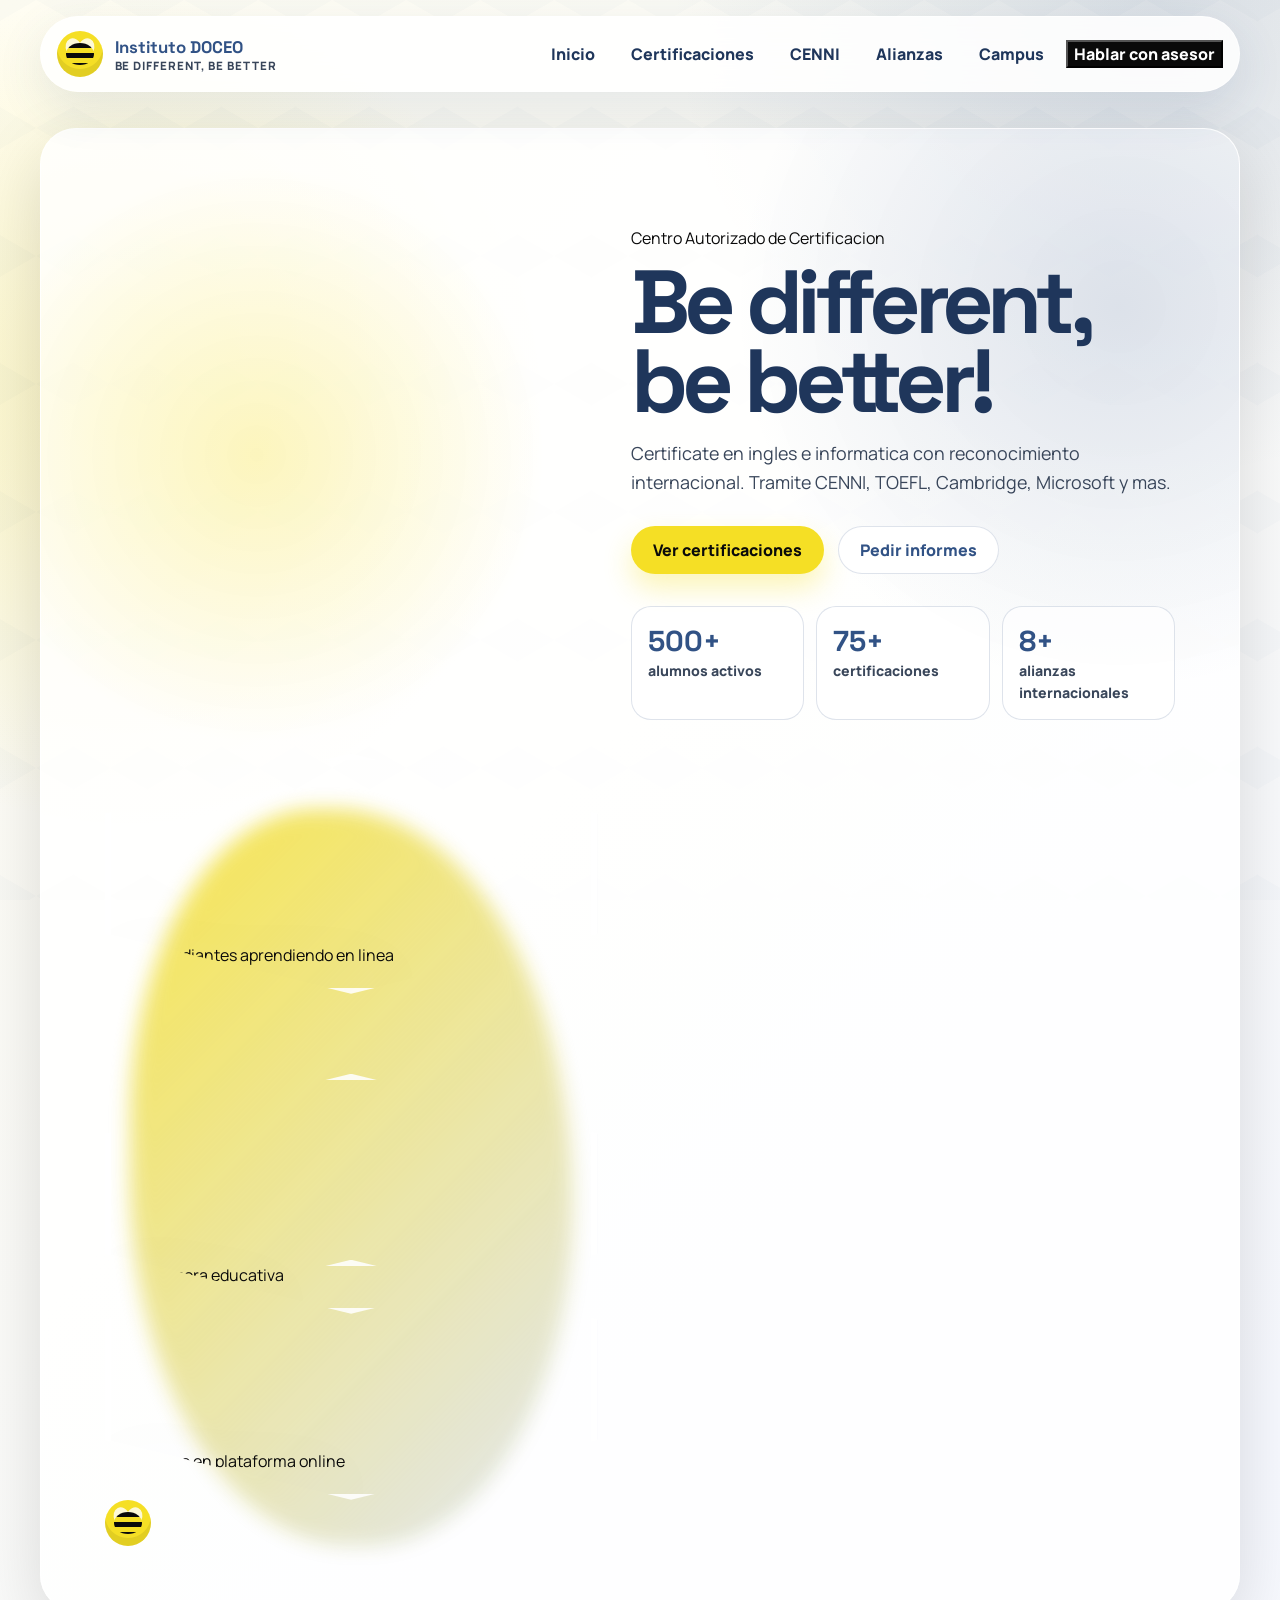
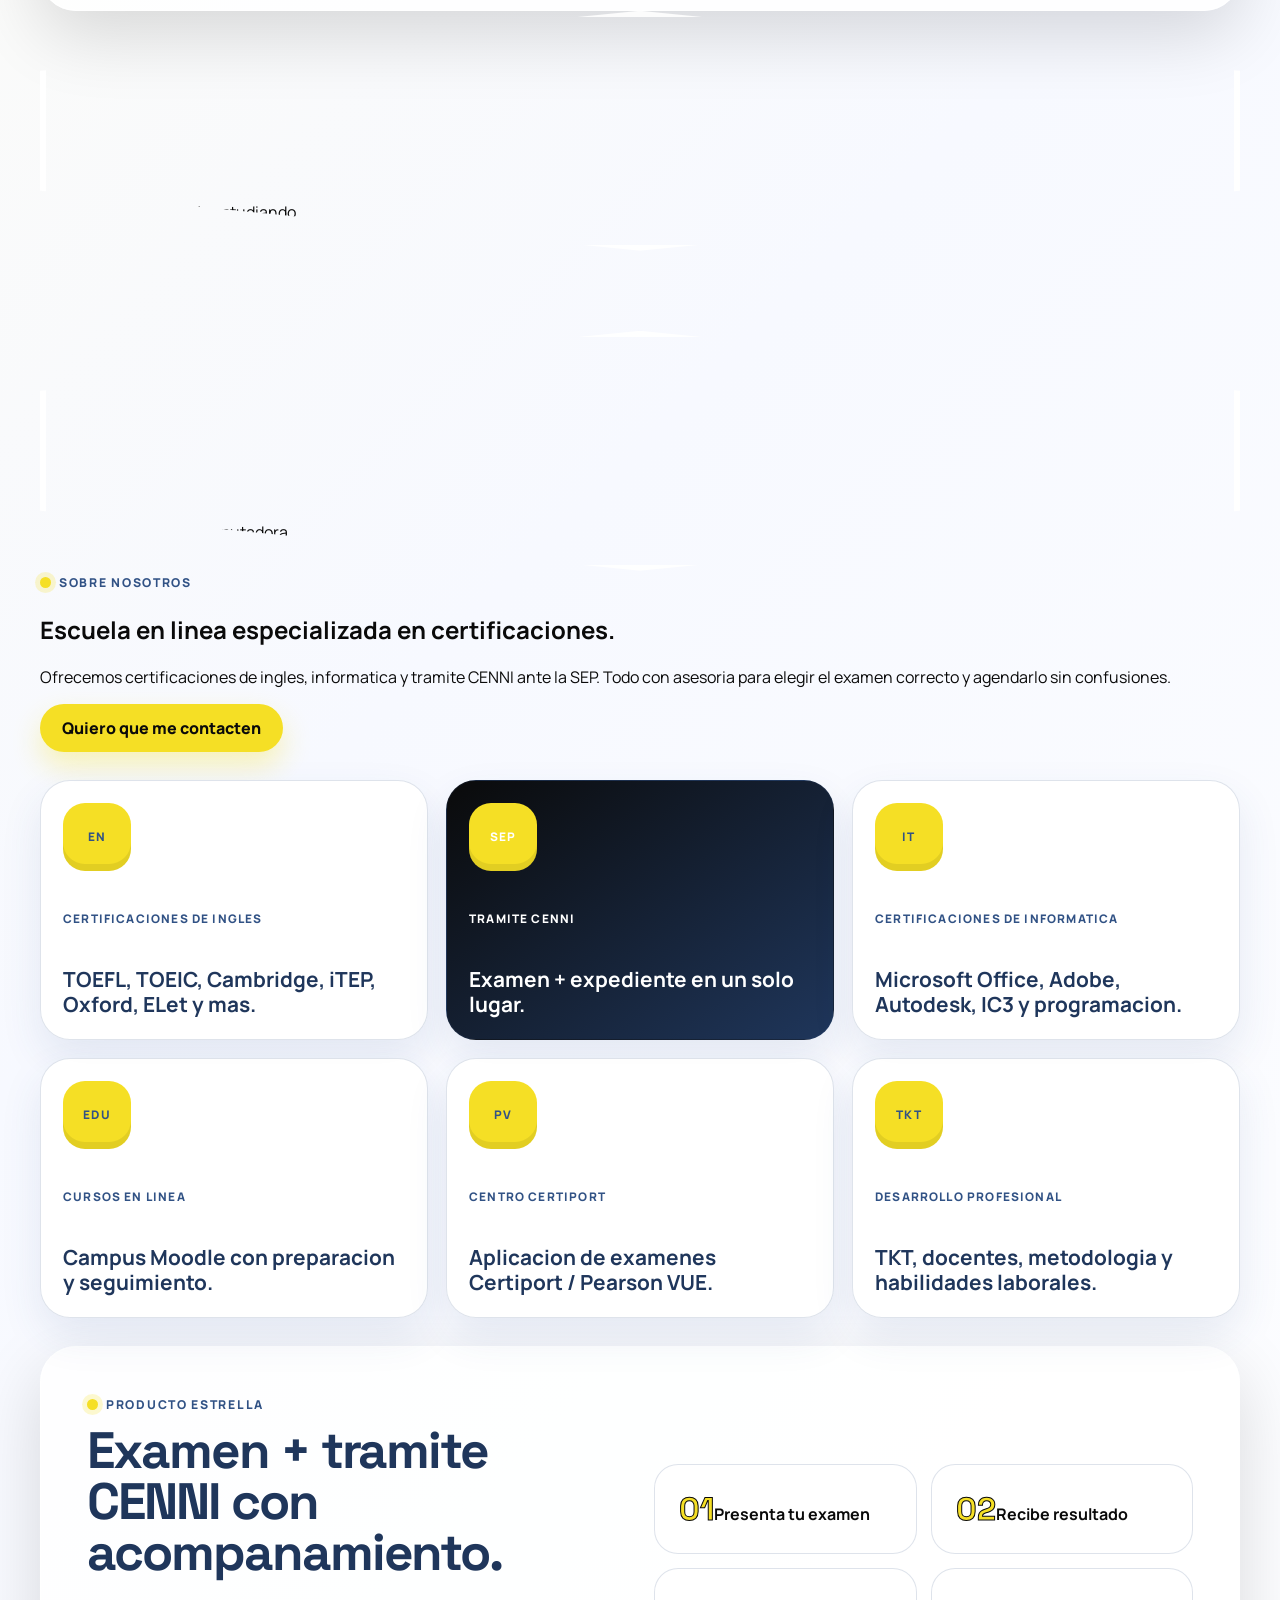
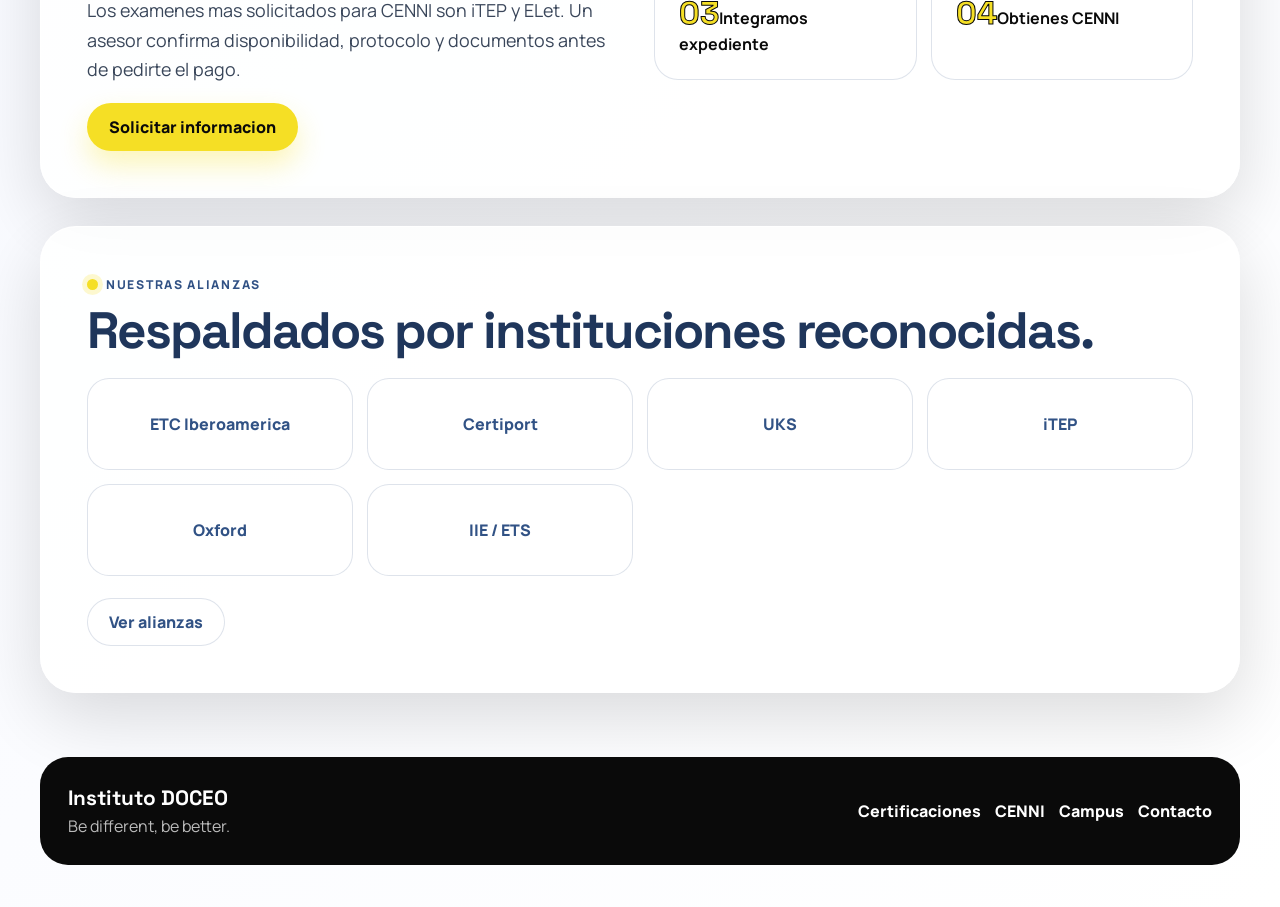
==== commit fe6eb84e: "Refine homepage to match reference with info popup Co-authored-by: Towi04 <Towi04@users.noreply.gith" ====
--- a/index.html
+++ b/index.html
@@ -39,77 +39,127 @@
           <a href="cenni.html">CENNI</a>
           <a href="alianzas.html">Alianzas</a>
           <a href="campus.html">Campus</a>
-          <a class="nav-cta" href="contacto.html">Hablar con asesor</a>
+          <button class="nav-cta nav-button" type="button" data-open-info>Hablar con asesor</button>
         </nav>
       </header>
 
       <main>
-        <section class="hero visual-hero">
+        <section class="hero visual-hero hercules-hero">
+          <span class="float-hex hex-a" aria-hidden="true"></span>
+          <span class="float-hex hex-b" aria-hidden="true"></span>
+          <span class="float-hex hex-c" aria-hidden="true"></span>
           <div class="hero-copy">
-            <span class="eyebrow">Escuela online + centro autorizado</span>
-            <h1>Certificaciones oficiales sin vueltas.</h1>
+            <span class="hero-badge">Centro Autorizado de Certificacion</span>
+            <h1>Be different, be better!</h1>
             <p>
-              Ingles, informatica, examenes internacionales y tramite CENNI con asesoria antes
-              de pagar.
+              Certificate en ingles e informatica con reconocimiento internacional.
+              Tramite CENNI, TOEFL, Cambridge, Microsoft y mas.
             </p>
             <div class="hero-actions">
               <a class="button primary" href="certificaciones.html">Ver certificaciones</a>
-              <a class="button ghost" href="cenni.html">Quiero CENNI</a>
+              <button class="button ghost" type="button" data-open-info>Pedir informes</button>
             </div>
             <ul class="hero-proof" aria-label="Datos principales">
-              <li><strong>75+</strong><span>examenes y cursos</span></li>
-              <li><strong>8+</strong><span>alianzas oficiales</span></li>
-              <li><strong>100%</strong><span>acompanamiento online</span></li>
+              <li><strong>500+</strong><span>alumnos activos</span></li>
+              <li><strong>75+</strong><span>certificaciones</span></li>
+              <li><strong>8+</strong><span>alianzas internacionales</span></li>
             </ul>
           </div>
-          <div class="hero-media">
-            <img
-              src="assets/hero-learner.svg"
-              alt="Alumno en linea con abeja DOCEO y panel de certificaciones"
-            />
+          <div class="hero-media hercules-collage" aria-label="Estudiantes y certificaciones DOCEO">
+            <div class="hex-photo main-photo">
+              <img src="https://images.unsplash.com/photo-1522202176988-66273c2fd55f?auto=format&fit=crop&w=900&q=80" alt="Estudiantes aprendiendo en linea" />
+            </div>
+            <div class="hex-photo small-photo top">
+              <img src="https://images.unsplash.com/photo-1573497491208-6b1acb260507?auto=format&fit=crop&w=600&q=80" alt="Asesora educativa" />
+            </div>
+            <div class="hex-photo small-photo bottom">
+              <img src="https://images.unsplash.com/photo-1516321318423-f06f85e504b3?auto=format&fit=crop&w=600&q=80" alt="Clase en plataforma online" />
+            </div>
+            <div class="bee-orbit" aria-hidden="true">
+              <span class="brand-mark">
+                <span class="bee-wing left"></span>
+                <span class="bee-wing right"></span>
+                <span class="bee-body"></span>
+              </span>
+            </div>
           </div>
         </section>
 
-        <section class="quick-services" aria-label="Servicios principales">
+        <section id="sobre-nosotros" class="about-hercules">
+          <div class="about-collage">
+            <div class="hex-photo">
+              <img src="https://images.unsplash.com/photo-1552664730-d307ca884978?auto=format&fit=crop&w=700&q=80" alt="Equipo de trabajo estudiando" />
+            </div>
+            <div class="hex-photo offset">
+              <img src="https://images.unsplash.com/photo-1531482615713-2afd69097998?auto=format&fit=crop&w=700&q=80" alt="Estudiante en computadora" />
+            </div>
+          </div>
+          <div>
+            <span class="eyebrow">Sobre nosotros</span>
+            <h2>Escuela en linea especializada en certificaciones.</h2>
+            <p>
+              Ofrecemos certificaciones de ingles, informatica y tramite CENNI ante la SEP.
+              Todo con asesoria para elegir el examen correcto y agendarlo sin confusiones.
+            </p>
+            <button class="button primary" type="button" data-open-info>Quiero que me contacten</button>
+          </div>
+        </section>
+
+        <section class="quick-services hercules-services" aria-label="Servicios principales">
           <a class="service-tile image-tile" href="certificaciones.html">
-            <img src="assets/certifications.svg" alt="Tarjetas de certificaciones" />
-            <span>Certificaciones</span>
-            <strong>Ingles, Office, Adobe, Autodesk y mas.</strong>
+            <span class="service-icon">EN</span>
+            <span>Certificaciones de Ingles</span>
+            <strong>TOEFL, TOEIC, Cambridge, iTEP, Oxford, ELet y mas.</strong>
           </a>
           <a class="service-tile image-tile featured" href="cenni.html">
-            <img src="assets/cenni-process.svg" alt="Proceso CENNI" />
-            <span>Producto estrella</span>
-            <strong>iTEP o ELet + tramite CENNI.</strong>
+            <span class="service-icon">SEP</span>
+            <span>Tramite CENNI</span>
+            <strong>Examen + expediente en un solo lugar.</strong>
+          </a>
+          <a class="service-tile image-tile" href="certificaciones.html">
+            <span class="service-icon">IT</span>
+            <span>Certificaciones de Informatica</span>
+            <strong>Microsoft Office, Adobe, Autodesk, IC3 y programacion.</strong>
           </a>
           <a class="service-tile image-tile" href="campus.html">
-            <img src="assets/campus.svg" alt="Campus virtual Moodle" />
-            <span>Campus online</span>
-            <strong>Cursos y preparacion en Moodle.</strong>
+            <span class="service-icon">EDU</span>
+            <span>Cursos en Linea</span>
+            <strong>Campus Moodle con preparacion y seguimiento.</strong>
+          </a>
+          <a class="service-tile image-tile" href="certificaciones.html">
+            <span class="service-icon">PV</span>
+            <span>Centro Certiport</span>
+            <strong>Aplicacion de examenes Certiport / Pearson VUE.</strong>
+          </a>
+          <a class="service-tile image-tile" href="campus.html">
+            <span class="service-icon">TKT</span>
+            <span>Desarrollo Profesional</span>
+            <strong>TKT, docentes, metodologia y habilidades laborales.</strong>
           </a>
         </section>
 
-        <section class="split-section compact">
+        <section class="split-section compact cenni-highlight">
           <div>
-            <span class="eyebrow">Compra asistida</span>
-            <h2>El carrito no cobra de inmediato.</h2>
+            <span class="eyebrow">Producto estrella</span>
+            <h2>Examen + tramite CENNI con acompanamiento.</h2>
             <p>
-              Primero un asesor confirma fechas, modalidad, supervision y requisitos. Despues te
-              enviamos la liga de pago correcta.
+              Los examenes mas solicitados para CENNI son iTEP y ELet. Un asesor confirma
+              disponibilidad, protocolo y documentos antes de pedirte el pago.
             </p>
-            <a class="button primary" href="certificaciones.html#catalogo">Elegir examen</a>
+            <button class="button primary" type="button" data-open-info>Solicitar informacion</button>
           </div>
           <div class="mini-steps" aria-label="Pasos de compra">
-            <article><span>01</span><strong>Eliges</strong></article>
-            <article><span>02</span><strong>Te asesoramos</strong></article>
-            <article><span>03</span><strong>Pagas</strong></article>
-            <article><span>04</span><strong>Presentas</strong></article>
+            <article><span>01</span><strong>Presenta tu examen</strong></article>
+            <article><span>02</span><strong>Recibe resultado</strong></article>
+            <article><span>03</span><strong>Integramos expediente</strong></article>
+            <article><span>04</span><strong>Obtienes CENNI</strong></article>
           </div>
         </section>
 
-        <section class="partner-preview">
+        <section class="partner-preview hercules-partners">
           <div class="section-heading">
-            <span class="eyebrow">Convenios</span>
-            <h2>Trabajamos con proveedores reconocidos.</h2>
+            <span class="eyebrow">Nuestras alianzas</span>
+            <h2>Respaldados por instituciones reconocidas.</h2>
           </div>
           <div class="logo-cloud">
             <span>ETC Iberoamerica</span>
--- a/styles.css
+++ b/styles.css
@@ -195,9 +195,26 @@
   grid-template-columns: 0.95fr 1.05fr;
   align-items: center;
   gap: 34px;
-  min-height: 640px;
+  min-height: calc(100vh - 120px);
   padding: clamp(28px, 5vw, 72px);
   overflow: hidden;
+  position: relative;
+}
+
+.hero::after {
+  content: "";
+  position: absolute;
+  inset: 0;
+  z-index: 0;
+  background:
+    radial-gradient(circle at 18% 22%, rgba(245, 223, 37, 0.28), transparent 18rem),
+    radial-gradient(circle at 90% 12%, rgba(49, 82, 133, 0.16), transparent 24rem);
+  pointer-events: none;
+}
+
+.hero > * {
+  position: relative;
+  z-index: 1;
 }
 
 .hero-copy h1,
@@ -225,6 +242,10 @@
   line-height: 1.65;
 }
 
+.hero-subtitle {
+  max-width: 590px;
+}
+
 .eyebrow {
   display: inline-flex;
   align-items: center;
@@ -285,6 +306,11 @@
   width: 100%;
 }
 
+.button.dark {
+  color: var(--white);
+  background: var(--black);
+}
+
 .hero-proof {
   display: grid;
   grid-template-columns: repeat(3, 1fr);
@@ -316,6 +342,96 @@
 
 .hero-media {
   position: relative;
+}
+
+.hero-collage {
+  display: grid;
+  grid-template-columns: repeat(2, minmax(0, 1fr));
+  gap: 18px;
+  align-items: center;
+}
+
+.hex-photo,
+.bee-card,
+.campus-mini-card {
+  border: 6px solid rgba(255, 255, 255, 0.88);
+  box-shadow: 0 24px 54px rgba(49, 82, 133, 0.18);
+}
+
+.hex-photo {
+  min-height: 240px;
+  display: grid;
+  place-items: end start;
+  padding: 22px;
+  overflow: hidden;
+  background:
+    linear-gradient(135deg, rgba(49, 82, 133, 0.1), rgba(245, 223, 37, 0.28)),
+    var(--image);
+  background-size: cover;
+  background-position: center;
+  clip-path: polygon(50% 0%, 100% 25%, 100% 75%, 50% 100%, 0% 75%, 0% 25%);
+}
+
+.hex-photo:nth-child(2) {
+  margin-top: 80px;
+}
+
+.hex-photo:nth-child(3) {
+  margin-top: -54px;
+}
+
+.hex-photo span {
+  padding: 9px 14px;
+  border-radius: 999px;
+  color: var(--white);
+  background: rgba(10, 10, 10, 0.7);
+  font-size: 0.8rem;
+  font-weight: 1000;
+}
+
+.bee-card,
+.campus-mini-card {
+  min-height: 190px;
+  padding: 24px;
+  border-radius: 32px;
+}
+
+.bee-card {
+  grid-column: span 2;
+  display: grid;
+  grid-template-columns: auto 1fr;
+  gap: 18px;
+  align-items: center;
+  color: var(--white);
+  background: linear-gradient(145deg, var(--black), var(--blue-dark));
+}
+
+.bee-icon {
+  display: grid;
+  place-items: center;
+  width: 74px;
+  height: 74px;
+  border-radius: 50%;
+  background: var(--yellow);
+  color: var(--black);
+  font-size: 2.6rem;
+}
+
+.bee-card strong,
+.campus-mini-card strong {
+  display: block;
+  font-size: 1.4rem;
+}
+
+.bee-card span,
+.campus-mini-card span {
+  font-weight: 900;
+  opacity: 0.8;
+}
+
+.campus-mini-card {
+  color: var(--blue-dark);
+  background: var(--yellow);
 }
 
 .hero-media::before {
@@ -333,6 +449,36 @@
   position: relative;
   width: 100%;
   filter: drop-shadow(0 28px 38px rgba(49, 82, 133, 0.18));
+}
+
+.stats-section {
+  display: grid;
+  grid-template-columns: repeat(4, 1fr);
+  gap: 16px;
+  margin: 28px 0;
+}
+
+.stat-card {
+  padding: 24px;
+  border: 1px solid var(--border);
+  border-radius: 28px;
+  background: rgba(255, 255, 255, 0.9);
+  box-shadow: 0 18px 42px rgba(49, 82, 133, 0.1);
+}
+
+.stat-card strong {
+  display: block;
+  color: var(--blue);
+  font-family: "Space Grotesk", sans-serif;
+  font-size: clamp(2rem, 5vw, 3.2rem);
+  line-height: 1;
+}
+
+.stat-card span {
+  display: block;
+  margin-top: 8px;
+  color: var(--ink-soft);
+  font-weight: 900;
 }
 
 .quick-services {
@@ -353,6 +499,24 @@
   border-radius: 30px;
   background: rgba(255, 255, 255, 0.9);
   box-shadow: 0 18px 42px rgba(49, 82, 133, 0.1);
+}
+
+.service-icon {
+  display: grid;
+  place-items: center;
+  width: 68px;
+  height: 68px;
+  border-radius: 22px;
+  color: var(--black);
+  background: var(--yellow);
+  font-size: 2rem;
+  box-shadow: inset 0 -7px 0 rgba(10, 10, 10, 0.08);
+}
+
+.service-tile p {
+  margin: 0;
+  color: var(--ink-soft);
+  line-height: 1.55;
 }
 
 .service-tile img {
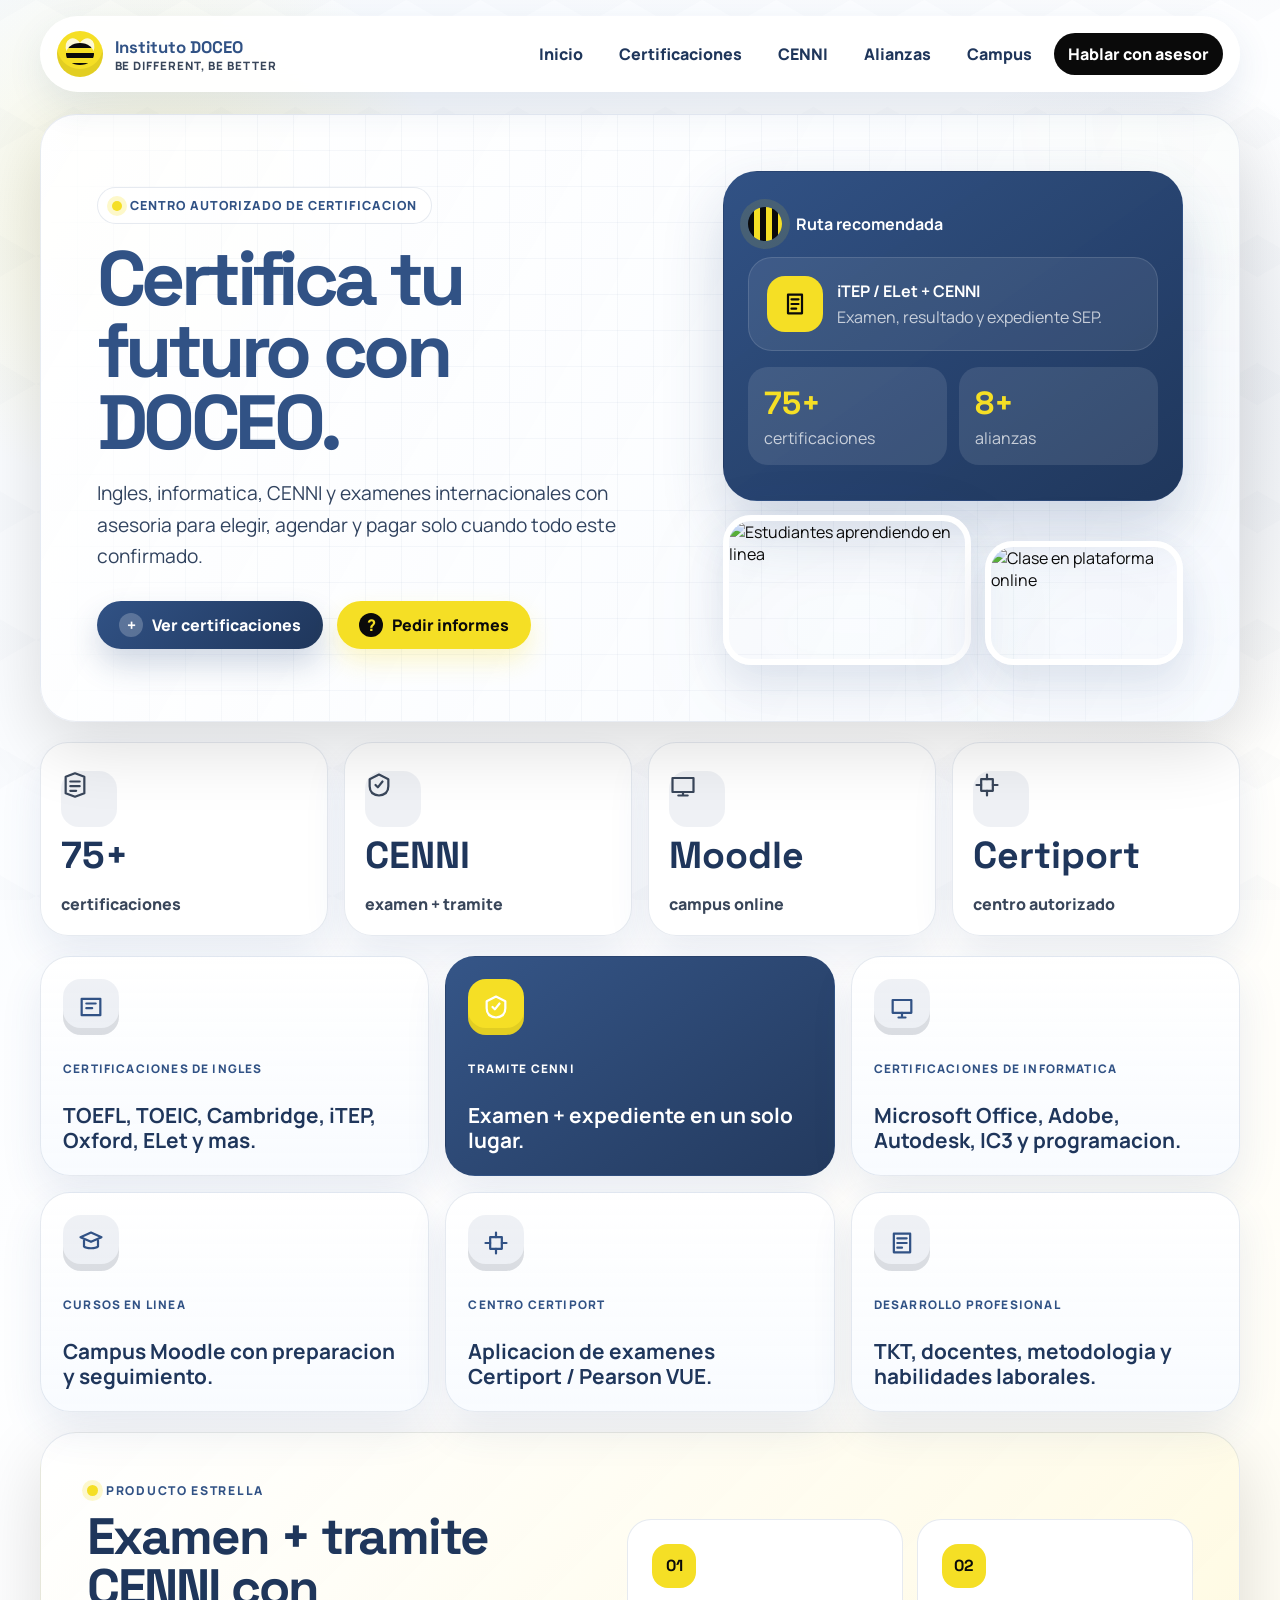
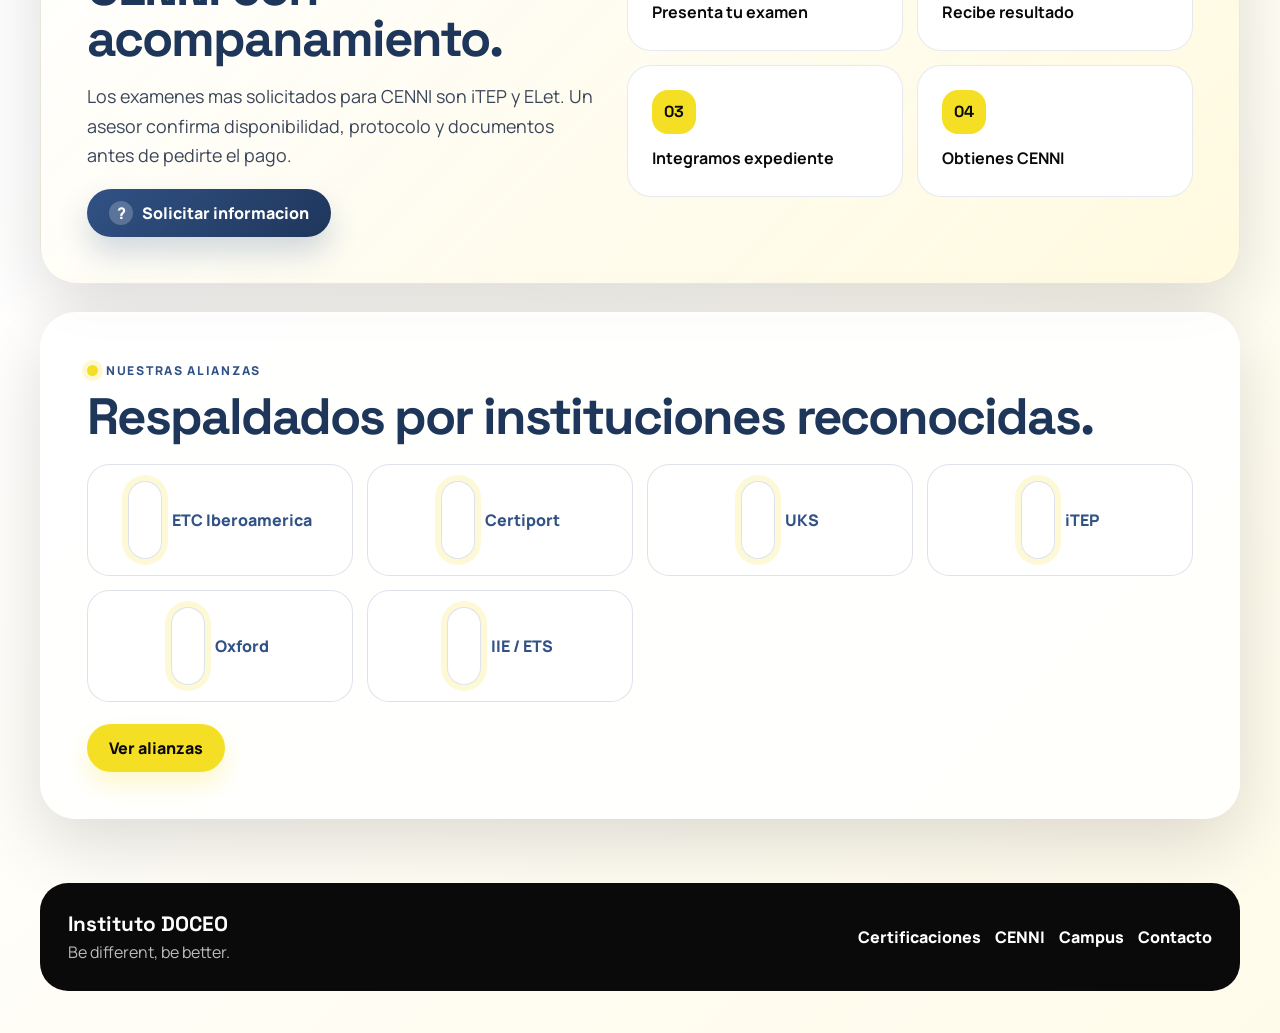
==== commit bb33936c: "Tighten homepage layout and add visual icons Co-authored-by: Towi04 <Towi04@users.noreply.github.com" ====
--- a/index.html
+++ b/index.html
@@ -45,94 +45,128 @@
 
       <main>
         <section class="hero visual-hero hercules-hero">
-          <span class="float-hex hex-a" aria-hidden="true"></span>
-          <span class="float-hex hex-b" aria-hidden="true"></span>
-          <span class="float-hex hex-c" aria-hidden="true"></span>
           <div class="hero-copy">
             <span class="hero-badge">Centro Autorizado de Certificacion</span>
-            <h1>Be different, be better!</h1>
+            <h1>Certifica tu futuro con DOCEO.</h1>
             <p>
-              Certificate en ingles e informatica con reconocimiento internacional.
-              Tramite CENNI, TOEFL, Cambridge, Microsoft y mas.
+              Ingles, informatica, CENNI y examenes internacionales con asesoria para
+              elegir, agendar y pagar solo cuando todo este confirmado.
             </p>
             <div class="hero-actions">
-              <a class="button primary" href="certificaciones.html">Ver certificaciones</a>
-              <button class="button ghost" type="button" data-open-info>Pedir informes</button>
+              <a class="button primary" href="certificaciones.html">
+                <span class="button-icon" aria-hidden="true">+</span>
+                Ver certificaciones
+              </a>
+              <button class="button ghost" type="button" data-open-info>
+                <span class="button-icon" aria-hidden="true">?</span>
+                Pedir informes
+              </button>
             </div>
-            <ul class="hero-proof" aria-label="Datos principales">
-              <li><strong>500+</strong><span>alumnos activos</span></li>
-              <li><strong>75+</strong><span>certificaciones</span></li>
-              <li><strong>8+</strong><span>alianzas internacionales</span></li>
-            </ul>
-          </div>
-          <div class="hero-media hercules-collage" aria-label="Estudiantes y certificaciones DOCEO">
-            <div class="hex-photo main-photo">
-              <img src="https://images.unsplash.com/photo-1522202176988-66273c2fd55f?auto=format&fit=crop&w=900&q=80" alt="Estudiantes aprendiendo en linea" />
+          </div>
+          <div class="hero-media refined-panel" aria-label="Resumen visual DOCEO">
+            <div class="hero-dashboard">
+              <div class="dashboard-header">
+                <span class="mini-bee" aria-hidden="true"></span>
+                <strong>Ruta recomendada</strong>
+              </div>
+              <div class="dashboard-product featured-product">
+                <span class="card-icon icon-yellow" aria-hidden="true">
+                  <svg viewBox="0 0 24 24"><path d="M6 4h12v16H6z"/><path d="M9 8h6M9 12h6M9 16h4"/></svg>
+                </span>
+                <div>
+                  <strong>iTEP / ELet + CENNI</strong>
+                  <p>Examen, resultado y expediente SEP.</p>
+                </div>
+              </div>
+              <div class="dashboard-grid">
+                <div>
+                  <span>75+</span>
+                  <p>certificaciones</p>
+                </div>
+                <div>
+                  <span>8+</span>
+                  <p>alianzas</p>
+                </div>
+              </div>
             </div>
-            <div class="hex-photo small-photo top">
-              <img src="https://images.unsplash.com/photo-1573497491208-6b1acb260507?auto=format&fit=crop&w=600&q=80" alt="Asesora educativa" />
+            <div class="hero-photo-strip">
+              <img src="https://images.unsplash.com/photo-1522202176988-66273c2fd55f?auto=format&fit=crop&w=500&q=80" alt="Estudiantes aprendiendo en linea" />
+              <img src="https://images.unsplash.com/photo-1516321318423-f06f85e504b3?auto=format&fit=crop&w=500&q=80" alt="Clase en plataforma online" />
             </div>
-            <div class="hex-photo small-photo bottom">
-              <img src="https://images.unsplash.com/photo-1516321318423-f06f85e504b3?auto=format&fit=crop&w=600&q=80" alt="Clase en plataforma online" />
-            </div>
-            <div class="bee-orbit" aria-hidden="true">
-              <span class="brand-mark">
-                <span class="bee-wing left"></span>
-                <span class="bee-wing right"></span>
-                <span class="bee-body"></span>
-              </span>
-            </div>
-          </div>
-        </section>
-
-        <section id="sobre-nosotros" class="about-hercules">
-          <div class="about-collage">
-            <div class="hex-photo">
-              <img src="https://images.unsplash.com/photo-1552664730-d307ca884978?auto=format&fit=crop&w=700&q=80" alt="Equipo de trabajo estudiando" />
-            </div>
-            <div class="hex-photo offset">
-              <img src="https://images.unsplash.com/photo-1531482615713-2afd69097998?auto=format&fit=crop&w=700&q=80" alt="Estudiante en computadora" />
-            </div>
-          </div>
-          <div>
-            <span class="eyebrow">Sobre nosotros</span>
-            <h2>Escuela en linea especializada en certificaciones.</h2>
-            <p>
-              Ofrecemos certificaciones de ingles, informatica y tramite CENNI ante la SEP.
-              Todo con asesoria para elegir el examen correcto y agendarlo sin confusiones.
-            </p>
-            <button class="button primary" type="button" data-open-info>Quiero que me contacten</button>
-          </div>
+          </div>
+        </section>
+
+        <section class="stats-section compact-stats" aria-label="Datos principales">
+          <article class="stat-card">
+            <span class="card-icon" aria-hidden="true">
+              <svg viewBox="0 0 24 24"><path d="M4 19V5l8-3 8 3v14l-8 3z"/><path d="M8 9h8M8 13h8M8 17h5"/></svg>
+            </span>
+            <strong>75+</strong>
+            <span>certificaciones</span>
+          </article>
+          <article class="stat-card">
+            <span class="card-icon" aria-hidden="true">
+              <svg viewBox="0 0 24 24"><path d="M12 3l8 4v6c0 5-3.5 7.5-8 8-4.5-.5-8-3-8-8V7z"/><path d="M9 12l2 2 4-5"/></svg>
+            </span>
+            <strong>CENNI</strong>
+            <span>examen + tramite</span>
+          </article>
+          <article class="stat-card">
+            <span class="card-icon" aria-hidden="true">
+              <svg viewBox="0 0 24 24"><path d="M3 6h18v12H3z"/><path d="M8 21h8M12 18v3"/></svg>
+            </span>
+            <strong>Moodle</strong>
+            <span>campus online</span>
+          </article>
+          <article class="stat-card">
+            <span class="card-icon" aria-hidden="true">
+              <svg viewBox="0 0 24 24"><path d="M7 7h10v10H7z"/><path d="M3 12h4M17 12h4M12 3v4M12 17v4"/></svg>
+            </span>
+            <strong>Certiport</strong>
+            <span>centro autorizado</span>
+          </article>
         </section>
 
         <section class="quick-services hercules-services" aria-label="Servicios principales">
           <a class="service-tile image-tile" href="certificaciones.html">
-            <span class="service-icon">EN</span>
+            <span class="service-icon" aria-hidden="true">
+              <svg viewBox="0 0 24 24"><path d="M4 5h16v14H4z"/><path d="M8 9h8M8 13h5"/></svg>
+            </span>
             <span>Certificaciones de Ingles</span>
             <strong>TOEFL, TOEIC, Cambridge, iTEP, Oxford, ELet y mas.</strong>
           </a>
           <a class="service-tile image-tile featured" href="cenni.html">
-            <span class="service-icon">SEP</span>
+            <span class="service-icon" aria-hidden="true">
+              <svg viewBox="0 0 24 24"><path d="M12 3l8 4v6c0 5-3.5 7.5-8 8-4.5-.5-8-3-8-8V7z"/><path d="M9 12l2 2 4-5"/></svg>
+            </span>
             <span>Tramite CENNI</span>
             <strong>Examen + expediente en un solo lugar.</strong>
           </a>
           <a class="service-tile image-tile" href="certificaciones.html">
-            <span class="service-icon">IT</span>
+            <span class="service-icon" aria-hidden="true">
+              <svg viewBox="0 0 24 24"><path d="M4 6h16v11H4z"/><path d="M9 21h6M12 17v4"/></svg>
+            </span>
             <span>Certificaciones de Informatica</span>
             <strong>Microsoft Office, Adobe, Autodesk, IC3 y programacion.</strong>
           </a>
           <a class="service-tile image-tile" href="campus.html">
-            <span class="service-icon">EDU</span>
+            <span class="service-icon" aria-hidden="true">
+              <svg viewBox="0 0 24 24"><path d="M3 7l9-4 9 4-9 4z"/><path d="M6 10v5c2 2 10 2 12 0v-5"/></svg>
+            </span>
             <span>Cursos en Linea</span>
             <strong>Campus Moodle con preparacion y seguimiento.</strong>
           </a>
           <a class="service-tile image-tile" href="certificaciones.html">
-            <span class="service-icon">PV</span>
+            <span class="service-icon" aria-hidden="true">
+              <svg viewBox="0 0 24 24"><path d="M7 7h10v10H7z"/><path d="M3 12h4M17 12h4M12 3v4M12 17v4"/></svg>
+            </span>
             <span>Centro Certiport</span>
             <strong>Aplicacion de examenes Certiport / Pearson VUE.</strong>
           </a>
           <a class="service-tile image-tile" href="campus.html">
-            <span class="service-icon">TKT</span>
+            <span class="service-icon" aria-hidden="true">
+              <svg viewBox="0 0 24 24"><path d="M5 4h14v16H5z"/><path d="M8 8h8M8 12h8M8 16h4"/></svg>
+            </span>
             <span>Desarrollo Profesional</span>
             <strong>TKT, docentes, metodologia y habilidades laborales.</strong>
           </a>
@@ -146,13 +180,16 @@
               Los examenes mas solicitados para CENNI son iTEP y ELet. Un asesor confirma
               disponibilidad, protocolo y documentos antes de pedirte el pago.
             </p>
-            <button class="button primary" type="button" data-open-info>Solicitar informacion</button>
+            <button class="button primary" type="button" data-open-info>
+              <span class="button-icon" aria-hidden="true">?</span>
+              Solicitar informacion
+            </button>
           </div>
           <div class="mini-steps" aria-label="Pasos de compra">
-            <article><span>01</span><strong>Presenta tu examen</strong></article>
-            <article><span>02</span><strong>Recibe resultado</strong></article>
-            <article><span>03</span><strong>Integramos expediente</strong></article>
-            <article><span>04</span><strong>Obtienes CENNI</strong></article>
+            <article><span class="step-icon">01</span><strong>Presenta tu examen</strong></article>
+            <article><span class="step-icon">02</span><strong>Recibe resultado</strong></article>
+            <article><span class="step-icon">03</span><strong>Integramos expediente</strong></article>
+            <article><span class="step-icon">04</span><strong>Obtienes CENNI</strong></article>
           </div>
         </section>
 
@@ -162,12 +199,12 @@
             <h2>Respaldados por instituciones reconocidas.</h2>
           </div>
           <div class="logo-cloud">
-            <span>ETC Iberoamerica</span>
-            <span>Certiport</span>
-            <span>UKS</span>
-            <span>iTEP</span>
-            <span>Oxford</span>
-            <span>IIE / ETS</span>
+            <span><span class="partner-dot"></span>ETC Iberoamerica</span>
+            <span><span class="partner-dot"></span>Certiport</span>
+            <span><span class="partner-dot"></span>UKS</span>
+            <span><span class="partner-dot"></span>iTEP</span>
+            <span><span class="partner-dot"></span>Oxford</span>
+            <span><span class="partner-dot"></span>IIE / ETS</span>
           </div>
           <a class="button ghost" href="alianzas.html">Ver alianzas</a>
         </section>
@@ -187,6 +224,41 @@
       </footer>
     </div>
 
+    <div id="infoModal" class="info-modal" aria-hidden="true" role="dialog" aria-modal="true" aria-labelledby="infoTitle">
+      <div class="info-dialog">
+        <button class="modal-close" type="button" data-close-info aria-label="Cerrar">x</button>
+        <div class="modal-visual" aria-hidden="true">
+          <span class="card-icon icon-yellow">
+            <svg viewBox="0 0 24 24"><path d="M12 3l8 4v6c0 5-3.5 7.5-8 8-4.5-.5-8-3-8-8V7z"/><path d="M9 12l2 2 4-5"/></svg>
+          </span>
+          <strong>Asesoria DOCEO</strong>
+          <p>Confirmamos examen, fechas, protocolo y pago correcto.</p>
+        </div>
+        <form id="leadForm" class="lead-form modal-form">
+          <span class="eyebrow">Pedir informes</span>
+          <h2 id="infoTitle">Te contacta un asesor.</h2>
+          <label>
+            Nombre completo
+            <input type="text" name="name" placeholder="Tu nombre" required />
+          </label>
+          <label>
+            WhatsApp o telefono
+            <input type="tel" name="phone" placeholder="Ej. 55 1234 5678" required />
+          </label>
+          <label>
+            Objetivo
+            <select name="goal">
+              <option value="cenni">Quiero examen + tramite CENNI</option>
+              <option value="certificacion">Quiero una certificacion especifica</option>
+              <option value="curso">Quiero curso de preparacion</option>
+              <option value="empresa">Soy escuela o empresa</option>
+            </select>
+          </label>
+          <button class="button primary full" type="submit">Enviar solicitud</button>
+        </form>
+      </div>
+    </div>
+
     <div id="toast" class="toast" role="status" aria-live="polite"></div>
     <script src="script.js"></script>
   </body>
--- a/styles.css
+++ b/styles.css
@@ -1066,3 +1066,471 @@
     display: grid;
   }
 }
+
+/* Refined homepage: calmer palette, compact layout, icon-led cards. */
+body {
+  background:
+    radial-gradient(circle at 12% 8%, rgba(245, 223, 37, 0.16), transparent 18rem),
+    radial-gradient(circle at 88% 16%, rgba(49, 82, 133, 0.12), transparent 22rem),
+    linear-gradient(135deg, #f8fbff 0%, #ffffff 46%, #fffbea 100%);
+}
+
+body::before {
+  opacity: 0.16;
+}
+
+.topbar {
+  margin-bottom: 22px;
+  background: rgba(255, 255, 255, 0.92);
+  box-shadow: 0 14px 36px rgba(49, 82, 133, 0.11);
+}
+
+.nav-button {
+  border: 0;
+  border-radius: 999px;
+  padding: 10px 14px;
+  cursor: pointer;
+  font: inherit;
+  font-weight: 900;
+}
+
+.hercules-hero {
+  grid-template-columns: minmax(0, 1.03fr) minmax(320px, 0.82fr);
+  gap: clamp(24px, 4vw, 48px);
+  min-height: auto;
+  padding: clamp(28px, 4.5vw, 56px);
+  border-color: rgba(49, 82, 133, 0.1);
+  background:
+    linear-gradient(120deg, rgba(255, 255, 255, 0.96), rgba(248, 251, 255, 0.9)),
+    radial-gradient(circle at 100% 0%, rgba(245, 223, 37, 0.22), transparent 21rem);
+}
+
+.hercules-hero::after {
+  background:
+    linear-gradient(90deg, rgba(49, 82, 133, 0.045) 1px, transparent 1px),
+    linear-gradient(0deg, rgba(49, 82, 133, 0.045) 1px, transparent 1px);
+  background-size: 36px 36px;
+  mask-image: linear-gradient(90deg, transparent, #000 18%, #000 82%, transparent);
+}
+
+.hero-badge {
+  display: inline-flex;
+  align-items: center;
+  gap: 8px;
+  padding: 9px 14px;
+  border: 1px solid rgba(49, 82, 133, 0.12);
+  border-radius: 999px;
+  color: var(--blue);
+  background: rgba(255, 255, 255, 0.85);
+  font-size: 0.78rem;
+  font-weight: 1000;
+  letter-spacing: 0.08em;
+  text-transform: uppercase;
+}
+
+.hero-badge::before {
+  content: "";
+  width: 10px;
+  height: 10px;
+  border-radius: 50%;
+  background: var(--yellow);
+  box-shadow: 0 0 0 5px rgba(245, 223, 37, 0.24);
+}
+
+.hercules-hero .hero-copy h1 {
+  max-width: 760px;
+  margin-top: 18px;
+  color: var(--blue);
+  font-size: clamp(2.8rem, 6vw, 5.6rem);
+  line-height: 0.94;
+  letter-spacing: -0.06em;
+}
+
+.hercules-hero .hero-copy p {
+  max-width: 620px;
+  color: #31435f;
+  font-size: clamp(1rem, 1.7vw, 1.2rem);
+}
+
+.button {
+  gap: 9px;
+}
+
+.button.primary {
+  color: var(--white);
+  background: linear-gradient(135deg, var(--blue), var(--blue-dark));
+  box-shadow: 0 16px 30px rgba(49, 82, 133, 0.22);
+}
+
+.button.ghost {
+  color: var(--black);
+  background: var(--yellow);
+  box-shadow: 0 12px 24px rgba(245, 223, 37, 0.24);
+}
+
+.button-icon {
+  display: inline-grid;
+  place-items: center;
+  width: 24px;
+  height: 24px;
+  border-radius: 50%;
+  background: rgba(255, 255, 255, 0.22);
+  font-weight: 1000;
+}
+
+.button.ghost .button-icon {
+  color: var(--yellow);
+  background: var(--black);
+}
+
+.refined-panel {
+  display: grid;
+  gap: 14px;
+  align-self: stretch;
+}
+
+.refined-panel::before,
+.refined-panel .hero-media::before {
+  display: none;
+}
+
+.hero-dashboard {
+  display: grid;
+  gap: 16px;
+  align-content: center;
+  min-height: 330px;
+  padding: 24px;
+  border: 1px solid rgba(49, 82, 133, 0.14);
+  border-radius: 34px;
+  background:
+    linear-gradient(145deg, rgba(49, 82, 133, 0.96), rgba(31, 54, 91, 0.98)),
+    var(--blue);
+  color: var(--white);
+  box-shadow: 0 28px 60px rgba(49, 82, 133, 0.22);
+}
+
+.dashboard-header,
+.dashboard-product {
+  display: flex;
+  align-items: center;
+  gap: 14px;
+}
+
+.mini-bee {
+  width: 34px;
+  height: 34px;
+  border-radius: 50%;
+  background:
+    repeating-linear-gradient(90deg, var(--black) 0 6px, var(--yellow) 6px 12px);
+  box-shadow: 0 0 0 8px rgba(245, 223, 37, 0.12);
+}
+
+.dashboard-product {
+  padding: 18px;
+  border: 1px solid rgba(255, 255, 255, 0.12);
+  border-radius: 24px;
+  background: rgba(255, 255, 255, 0.08);
+}
+
+.dashboard-product p,
+.dashboard-grid p {
+  margin: 4px 0 0;
+  color: rgba(255, 255, 255, 0.72);
+}
+
+.dashboard-grid {
+  display: grid;
+  grid-template-columns: repeat(2, 1fr);
+  gap: 12px;
+}
+
+.dashboard-grid div {
+  padding: 16px;
+  border-radius: 20px;
+  background: rgba(255, 255, 255, 0.1);
+}
+
+.dashboard-grid span {
+  display: block;
+  color: var(--yellow);
+  font-family: "Space Grotesk", sans-serif;
+  font-size: 2rem;
+  font-weight: 1000;
+}
+
+.hero-photo-strip {
+  display: grid;
+  grid-template-columns: 1fr 0.8fr;
+  gap: 14px;
+  min-height: 130px;
+}
+
+.hero-photo-strip img {
+  width: 100%;
+  height: 150px;
+  border: 6px solid var(--white);
+  border-radius: 28px;
+  object-fit: cover;
+  box-shadow: 0 18px 42px rgba(49, 82, 133, 0.14);
+}
+
+.hero-photo-strip img:nth-child(2) {
+  height: 124px;
+  margin-top: 26px;
+}
+
+.compact-stats {
+  grid-template-columns: repeat(4, 1fr);
+  margin: 20px 0;
+}
+
+.stat-card {
+  display: grid;
+  gap: 10px;
+  min-height: 170px;
+  padding: 20px;
+  border-color: rgba(49, 82, 133, 0.12);
+  background: rgba(255, 255, 255, 0.92);
+}
+
+.stat-card strong {
+  color: var(--blue-dark);
+  font-size: clamp(1.45rem, 3vw, 2.35rem);
+}
+
+.card-icon,
+.service-icon {
+  display: inline-grid;
+  place-items: center;
+  width: 56px;
+  height: 56px;
+  border-radius: 18px;
+  color: var(--blue);
+  background: rgba(49, 82, 133, 0.08);
+}
+
+.card-icon svg,
+.service-icon svg {
+  width: 28px;
+  height: 28px;
+  fill: none;
+  stroke: currentColor;
+  stroke-linecap: round;
+  stroke-linejoin: round;
+  stroke-width: 1.9;
+}
+
+.icon-yellow,
+.featured .service-icon {
+  color: var(--black);
+  background: var(--yellow);
+}
+
+.hercules-services {
+  gap: 16px;
+  margin: 20px 0;
+}
+
+.service-tile {
+  min-height: 220px;
+  padding: 22px;
+  border-color: rgba(49, 82, 133, 0.12);
+  background:
+    linear-gradient(180deg, rgba(255, 255, 255, 0.98), rgba(248, 251, 255, 0.92));
+}
+
+.service-tile:hover {
+  transform: translateY(-4px);
+  border-color: rgba(245, 223, 37, 0.8);
+}
+
+.service-tile span:not(.service-icon) {
+  color: var(--blue);
+}
+
+.service-tile.featured {
+  background:
+    linear-gradient(145deg, rgba(49, 82, 133, 0.98), rgba(31, 54, 91, 0.98));
+}
+
+.service-tile.featured span:not(.service-icon),
+.service-tile.featured strong {
+  color: var(--white);
+}
+
+.cenni-highlight {
+  grid-template-columns: 0.95fr 1.05fr;
+  margin-top: 20px;
+  border-color: rgba(49, 82, 133, 0.12);
+  background:
+    linear-gradient(135deg, rgba(255, 255, 255, 0.96), rgba(255, 249, 220, 0.88));
+}
+
+.mini-steps article {
+  display: grid;
+  gap: 10px;
+  min-height: 132px;
+  border-color: rgba(49, 82, 133, 0.12);
+}
+
+.step-icon {
+  display: inline-grid;
+  place-items: center;
+  width: 44px;
+  height: 44px;
+  border-radius: 16px;
+  color: var(--black) !important;
+  background: var(--yellow);
+  -webkit-text-stroke: 0 !important;
+  font-size: 1rem !important;
+}
+
+.hercules-partners {
+  margin-top: 20px;
+}
+
+.logo-cloud span {
+  display: flex;
+  align-items: center;
+  justify-content: center;
+  gap: 10px;
+  min-height: 78px;
+}
+
+.partner-dot {
+  flex: 0 0 auto;
+  width: 14px;
+  height: 14px;
+  border-radius: 50%;
+  background: var(--yellow);
+  box-shadow: 0 0 0 6px rgba(245, 223, 37, 0.18);
+}
+
+.info-modal {
+  position: fixed;
+  inset: 0;
+  z-index: 100;
+  display: none;
+  place-items: center;
+  padding: 20px;
+  background: rgba(10, 10, 10, 0.52);
+  backdrop-filter: blur(10px);
+}
+
+.info-modal.open {
+  display: grid;
+}
+
+.modal-open {
+  overflow: hidden;
+}
+
+.info-dialog {
+  position: relative;
+  display: grid;
+  grid-template-columns: 0.8fr 1fr;
+  width: min(820px, 100%);
+  overflow: hidden;
+  border: 1px solid rgba(255, 255, 255, 0.7);
+  border-radius: 34px;
+  background: var(--white);
+  box-shadow: 0 30px 90px rgba(10, 10, 10, 0.28);
+}
+
+.modal-close {
+  position: absolute;
+  top: 14px;
+  right: 14px;
+  z-index: 2;
+  width: 38px;
+  height: 38px;
+  border: 0;
+  border-radius: 50%;
+  color: var(--white);
+  background: var(--black);
+  cursor: pointer;
+  font-weight: 1000;
+}
+
+.modal-visual {
+  display: grid;
+  align-content: center;
+  gap: 18px;
+  padding: 34px;
+  color: var(--white);
+  background:
+    radial-gradient(circle at 82% 12%, rgba(245, 223, 37, 0.24), transparent 12rem),
+    linear-gradient(145deg, var(--blue), var(--blue-dark));
+}
+
+.modal-visual strong {
+  font-family: "Space Grotesk", sans-serif;
+  font-size: 2rem;
+  line-height: 1;
+}
+
+.modal-visual p {
+  margin: 0;
+  color: rgba(255, 255, 255, 0.78);
+}
+
+.modal-form {
+  padding: 34px;
+}
+
+.modal-form h2 {
+  margin: 8px 0 14px;
+  color: var(--blue-dark);
+  font-family: "Space Grotesk", sans-serif;
+  font-size: 2rem;
+}
+
+@media (max-width: 980px) {
+  .hercules-hero,
+  .cenni-highlight,
+  .info-dialog {
+    grid-template-columns: 1fr;
+  }
+
+  .compact-stats {
+    grid-template-columns: repeat(2, 1fr);
+  }
+
+  .refined-panel {
+    max-width: 620px;
+  }
+}
+
+@media (max-width: 740px) {
+  .hercules-hero {
+    padding: 22px;
+  }
+
+  .hero-actions {
+    align-items: stretch;
+    flex-direction: column;
+  }
+
+  .hero-photo-strip,
+  .compact-stats {
+    grid-template-columns: 1fr;
+  }
+
+  .hero-photo-strip img,
+  .hero-photo-strip img:nth-child(2) {
+    height: 130px;
+    margin-top: 0;
+  }
+
+  .hero-dashboard {
+    min-height: auto;
+  }
+
+  .modal-visual {
+    display: none;
+  }
+
+  .info-dialog {
+    border-radius: 24px;
+  }
+}
